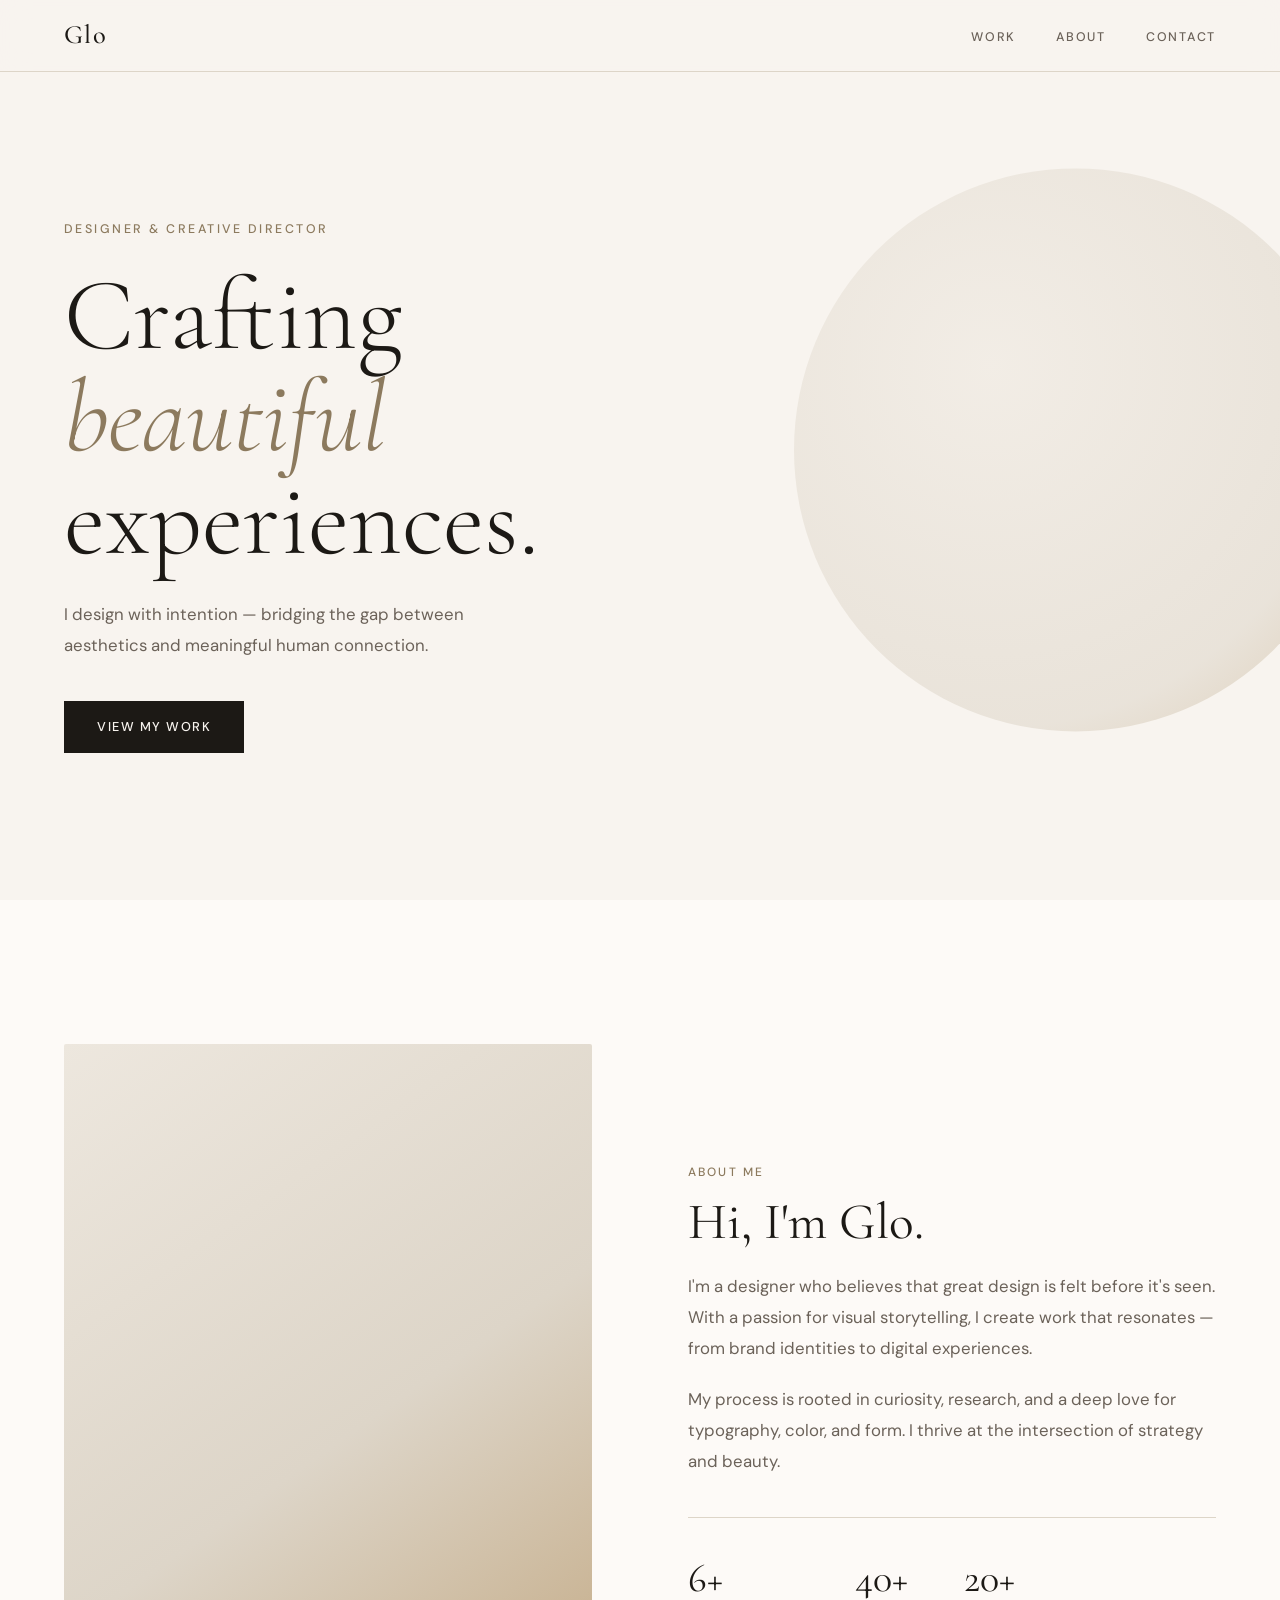
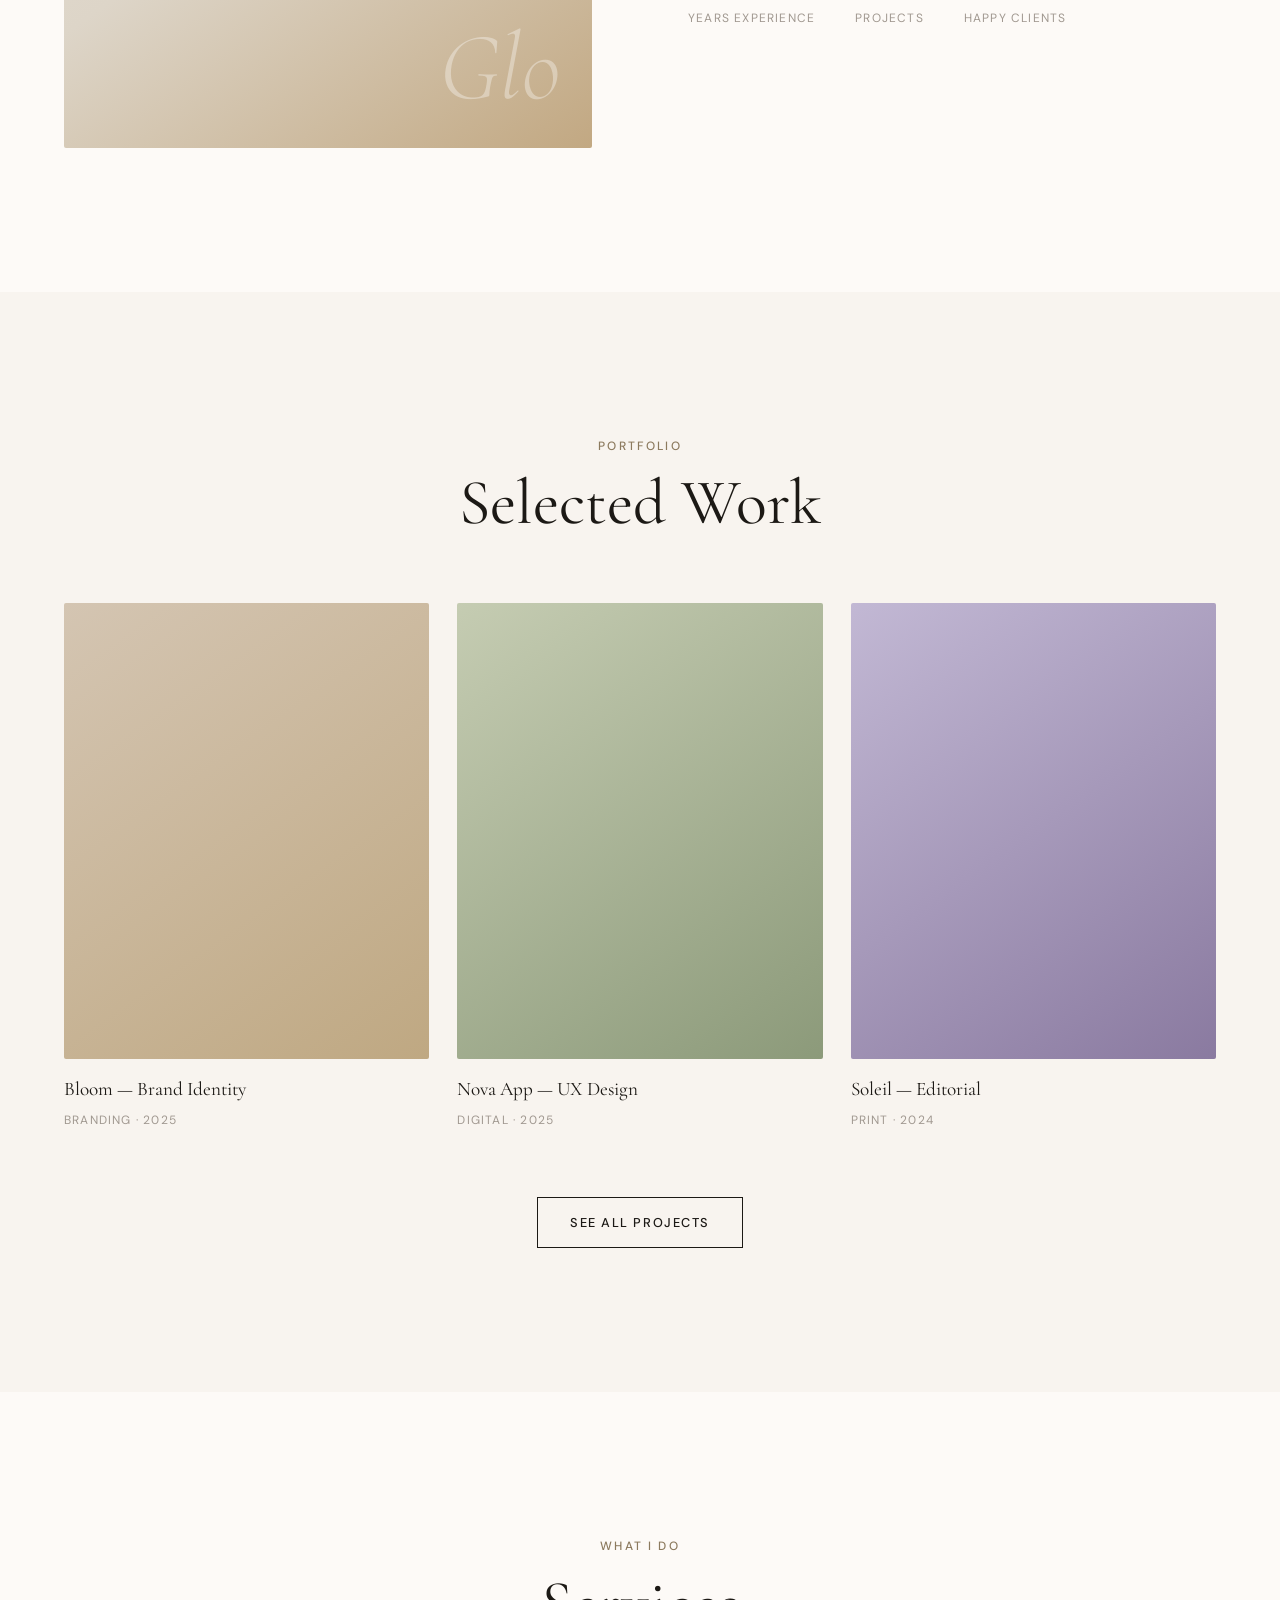
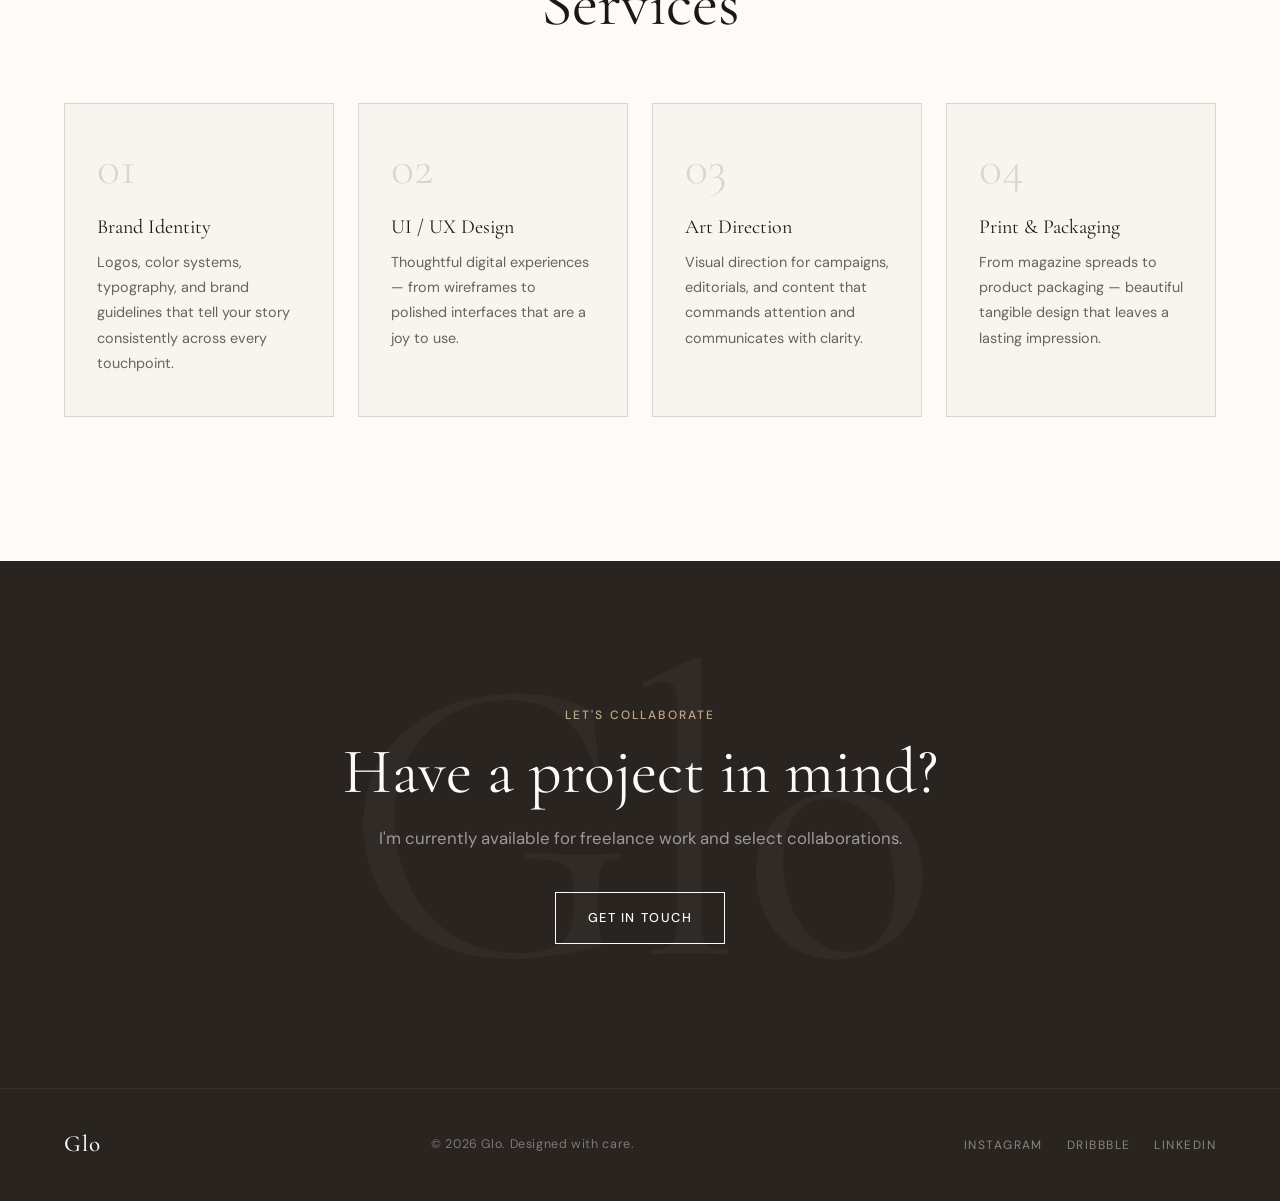
==== index.html @ 7f2146d1 "first commit" ====
<!DOCTYPE html>
<html lang="en">
<head>
  <meta charset="UTF-8" />
  <meta name="viewport" content="width=device-width, initial-scale=1.0" />
  <title>Glo — Designer</title>
  <link rel="preconnect" href="https://fonts.googleapis.com" />
  <link rel="preconnect" href="https://fonts.gstatic.com" crossorigin />
  <link href="https://fonts.googleapis.com/css2?family=Cormorant+Garamond:ital,wght@0,300;0,400;0,500;1,300;1,400;1,500&family=DM+Sans:opsz,wght@9..40,300;9..40,400;9..40,500&display=swap" rel="stylesheet" />
  <link rel="stylesheet" href="css/styles.css" />
</head>
<body>

  <!-- Navigation -->
  <nav class="nav">
    <a href="index.html" class="nav__logo">Glo</a>
    <ul class="nav__links">
      <li><a href="pages/work.html">Work</a></li>
      <li><a href="#about">About</a></li>
      <li><a href="pages/contact.html">Contact</a></li>
    </ul>
  </nav>

  <!-- Hero -->
  <section class="hero">
    <div class="hero__content">
      <span class="hero__eyebrow">Designer &amp; Creative Director</span>
      <h1 class="hero__title">
        Crafting<br />
        <em>beautiful</em><br />
        experiences.
      </h1>
      <p class="hero__subtitle">
        I design with intention — bridging the gap between<br />
        aesthetics and meaningful human connection.
      </p>
      <a href="pages/work.html" class="btn btn--primary">View My Work</a>
    </div>
    <div class="hero__decoration">
      <div class="hero__circle"></div>
    </div>
  </section>

  <!-- About -->
  <section class="about" id="about">
    <div class="about__inner">
      <div class="about__image">
        <div class="about__img-placeholder"></div>
      </div>
      <div class="about__text">
        <span class="label">About Me</span>
        <h2 class="about__heading">Hi, I'm Glo.</h2>
        <p>I'm a designer who believes that great design is felt before it's seen. With a passion for visual storytelling, I create work that resonates — from brand identities to digital experiences.</p>
        <p>My process is rooted in curiosity, research, and a deep love for typography, color, and form. I thrive at the intersection of strategy and beauty.</p>
        <div class="about__stats">
          <div class="stat">
            <span class="stat__num">6+</span>
            <span class="stat__label">Years Experience</span>
          </div>
          <div class="stat">
            <span class="stat__num">40+</span>
            <span class="stat__label">Projects</span>
          </div>
          <div class="stat">
            <span class="stat__num">20+</span>
            <span class="stat__label">Happy Clients</span>
          </div>
        </div>
      </div>
    </div>
  </section>

  <!-- Selected Work -->
  <section class="selected-work">
    <div class="section-header">
      <span class="label">Portfolio</span>
      <h2>Selected Work</h2>
    </div>
    <div class="work-grid">
      <a href="pages/work.html" class="work-card">
        <div class="work-card__img work-card__img--1"></div>
        <div class="work-card__info">
          <h3>Bloom — Brand Identity</h3>
          <span>Branding · 2025</span>
        </div>
      </a>
      <a href="pages/work.html" class="work-card">
        <div class="work-card__img work-card__img--2"></div>
        <div class="work-card__info">
          <h3>Nova App — UX Design</h3>
          <span>Digital · 2025</span>
        </div>
      </a>
      <a href="pages/work.html" class="work-card">
        <div class="work-card__img work-card__img--3"></div>
        <div class="work-card__info">
          <h3>Soleil — Editorial</h3>
          <span>Print · 2024</span>
        </div>
      </a>
    </div>
    <div class="section-footer">
      <a href="pages/work.html" class="btn btn--secondary">See All Projects</a>
    </div>
  </section>

  <!-- Services -->
  <section class="services">
    <div class="section-header">
      <span class="label">What I Do</span>
      <h2>Services</h2>
    </div>
    <div class="services-grid">
      <div class="service-card">
        <div class="service-card__number">01</div>
        <h3>Brand Identity</h3>
        <p>Logos, color systems, typography, and brand guidelines that tell your story consistently across every touchpoint.</p>
      </div>
      <div class="service-card">
        <div class="service-card__number">02</div>
        <h3>UI / UX Design</h3>
        <p>Thoughtful digital experiences — from wireframes to polished interfaces that are a joy to use.</p>
      </div>
      <div class="service-card">
        <div class="service-card__number">03</div>
        <h3>Art Direction</h3>
        <p>Visual direction for campaigns, editorials, and content that commands attention and communicates with clarity.</p>
      </div>
      <div class="service-card">
        <div class="service-card__number">04</div>
        <h3>Print &amp; Packaging</h3>
        <p>From magazine spreads to product packaging — beautiful tangible design that leaves a lasting impression.</p>
      </div>
    </div>
  </section>

  <!-- CTA -->
  <section class="cta">
    <div class="cta__inner">
      <span class="label label--light">Let's Collaborate</span>
      <h2 class="cta__heading">Have a project in mind?</h2>
      <p>I'm currently available for freelance work and select collaborations.</p>
      <a href="pages/contact.html" class="btn btn--light">Get In Touch</a>
    </div>
  </section>

  <!-- Footer -->
  <footer class="footer">
    <div class="footer__inner">
      <span class="footer__logo">Glo</span>
      <p class="footer__copy">&copy; 2026 Glo. Designed with care.</p>
      <div class="footer__links">
        <a href="#">Instagram</a>
        <a href="#">Dribbble</a>
        <a href="#">LinkedIn</a>
      </div>
    </div>
  </footer>

</body>
</html>
---- css/styles.css ----
/* ============================================
   GLO — Personal Website Styles
   ============================================ */

/* --- Variables --- */
:root {
  --cream:       #F8F4EF;
  --warm-white:  #FDFAF7;
  --ink:         #1C1915;
  --ink-mid:     #6B6259;
  --ink-light:   #A09890;
  --gold:        #C2A882;
  --gold-dark:   #8C7A5E;
  --sand:        #EDE7DE;
  --sand-deep:   #DDD5C8;
  --dark:        #2A2420;
  --font-serif:  'Cormorant Garamond', Georgia, serif;
  --font-sans:   'DM Sans', system-ui, -apple-system, sans-serif;
  --max-width:   1200px;
  --nav-height:  72px;
}

/* --- Reset --- */
*, *::before, *::after {
  box-sizing: border-box;
  margin: 0;
  padding: 0;
}

html {
  scroll-behavior: smooth;
  -webkit-font-smoothing: antialiased;
}

body {
  background-color: var(--cream);
  color: var(--ink);
  font-family: var(--font-sans);
  font-size: 16px;
  line-height: 1.7;
}

img { display: block; width: 100%; }
a { text-decoration: none; color: inherit; }
ul { list-style: none; }

/* --- Typography --- */
h1, h2, h3 {
  font-family: var(--font-serif);
  font-weight: 400;
  line-height: 1.1;
}

.label {
  font-size: 0.75rem;
  font-weight: 500;
  letter-spacing: 0.18em;
  text-transform: uppercase;
  color: var(--gold-dark);
  display: block;
  margin-bottom: 0.75rem;
}

.label--light { color: var(--gold); }

/* --- Buttons --- */
.btn {
  display: inline-block;
  padding: 0.875rem 2rem;
  font-family: var(--font-sans);
  font-size: 0.8rem;
  font-weight: 500;
  letter-spacing: 0.12em;
  text-transform: uppercase;
  border: 1.5px solid currentColor;
  cursor: pointer;
  transition: background 0.25s ease, color 0.25s ease, border-color 0.25s ease;
}

.btn--primary {
  background: var(--ink);
  color: var(--cream);
  border-color: var(--ink);
}
.btn--primary:hover {
  background: var(--gold-dark);
  border-color: var(--gold-dark);
}

.btn--secondary {
  background: transparent;
  color: var(--ink);
  border-color: var(--ink);
}
.btn--secondary:hover {
  background: var(--ink);
  color: var(--cream);
}

.btn--light {
  background: transparent;
  color: var(--warm-white);
  border-color: var(--warm-white);
}
.btn--light:hover {
  background: var(--warm-white);
  color: var(--dark);
}

/* ============================================
   NAVIGATION
   ============================================ */
.nav {
  position: fixed;
  top: 0;
  left: 0;
  right: 0;
  z-index: 100;
  height: var(--nav-height);
  display: flex;
  align-items: center;
  justify-content: space-between;
  padding: 0 4rem;
  background: rgba(248, 244, 239, 0.92);
  backdrop-filter: blur(14px);
  -webkit-backdrop-filter: blur(14px);
  border-bottom: 1px solid var(--sand-deep);
}

.nav__logo {
  font-family: var(--font-serif);
  font-size: 1.65rem;
  font-weight: 500;
  letter-spacing: 0.05em;
  color: var(--ink);
  transition: color 0.2s;
}
.nav__logo:hover { color: var(--gold-dark); }

.nav__links {
  display: flex;
  gap: 2.5rem;
  align-items: center;
}

.nav__links a {
  font-size: 0.78rem;
  font-weight: 500;
  letter-spacing: 0.14em;
  text-transform: uppercase;
  color: var(--ink-mid);
  transition: color 0.2s;
  position: relative;
}

.nav__links a::after {
  content: '';
  position: absolute;
  bottom: -4px;
  left: 0;
  width: 0;
  height: 1px;
  background: var(--gold);
  transition: width 0.25s ease;
}

.nav__links a:hover,
.nav__links a.nav__link--active {
  color: var(--ink);
}

.nav__links a:hover::after,
.nav__links a.nav__link--active::after {
  width: 100%;
}

/* ============================================
   HERO
   ============================================ */
.hero {
  min-height: 100vh;
  padding-top: var(--nav-height);
  display: flex;
  align-items: center;
  padding-left: 4rem;
  padding-right: 4rem;
  position: relative;
  overflow: hidden;
}

.hero__content {
  max-width: 680px;
  position: relative;
  z-index: 2;
}

.hero__eyebrow {
  display: block;
  font-size: 0.78rem;
  font-weight: 500;
  letter-spacing: 0.2em;
  text-transform: uppercase;
  color: var(--gold-dark);
  margin-bottom: 1.5rem;
}

.hero__title {
  font-size: clamp(4rem, 8vw, 7.5rem);
  font-weight: 300;
  line-height: 1.0;
  color: var(--ink);
  margin-bottom: 1.75rem;
}

.hero__title em {
  font-style: italic;
  color: var(--gold-dark);
}

.hero__subtitle {
  font-size: 1.05rem;
  color: var(--ink-mid);
  line-height: 1.85;
  margin-bottom: 2.5rem;
  max-width: 460px;
}

.hero__decoration {
  position: absolute;
  right: -6vw;
  top: 50%;
  transform: translateY(-50%);
  z-index: 1;
}

.hero__circle {
  width: clamp(360px, 44vw, 680px);
  height: clamp(360px, 44vw, 680px);
  border-radius: 50%;
  background: radial-gradient(circle at 35% 35%, var(--sand), var(--sand-deep) 70%, var(--gold) 100%);
  opacity: 0.55;
}

/* ============================================
   ABOUT
   ============================================ */
.about {
  padding: 9rem 4rem;
  background: var(--warm-white);
}

.about__inner {
  max-width: var(--max-width);
  margin: 0 auto;
  display: grid;
  grid-template-columns: 1fr 1fr;
  gap: 6rem;
  align-items: center;
}

.about__img-placeholder {
  aspect-ratio: 3 / 4;
  border-radius: 2px;
  background: linear-gradient(145deg, var(--sand) 0%, var(--sand-deep) 55%, #C2A882 100%);
  position: relative;
  overflow: hidden;
}

.about__img-placeholder::after {
  content: 'Glo';
  position: absolute;
  bottom: 2rem;
  right: 2rem;
  font-family: var(--font-serif);
  font-size: 6rem;
  font-weight: 300;
  font-style: italic;
  color: rgba(255, 255, 255, 0.35);
  line-height: 1;
}

.about__heading {
  font-size: clamp(2.5rem, 4vw, 3.5rem);
  margin-bottom: 1.25rem;
}

.about__text p {
  color: var(--ink-mid);
  margin-bottom: 1.25rem;
  font-size: 1.05rem;
  line-height: 1.85;
}

.about__stats {
  display: flex;
  gap: 2.5rem;
  margin-top: 2.5rem;
  padding-top: 2.5rem;
  border-top: 1px solid var(--sand-deep);
}

.stat__num {
  display: block;
  font-family: var(--font-serif);
  font-size: 2.5rem;
  font-weight: 400;
  color: var(--ink);
  line-height: 1;
  margin-bottom: 0.3rem;
}

.stat__label {
  font-size: 0.75rem;
  color: var(--ink-light);
  letter-spacing: 0.1em;
  text-transform: uppercase;
}

/* ============================================
   SELECTED WORK
   ============================================ */
.selected-work {
  padding: 9rem 4rem;
  max-width: calc(var(--max-width) + 8rem);
  margin: 0 auto;
}

.section-header {
  text-align: center;
  margin-bottom: 4rem;
}

.section-header h2 {
  font-size: clamp(2.5rem, 5vw, 4rem);
}

.section-footer {
  text-align: center;
  margin-top: 3.5rem;
}

.work-grid {
  display: grid;
  grid-template-columns: repeat(3, 1fr);
  gap: 1.75rem;
}

.work-card {
  display: block;
  overflow: hidden;
  cursor: pointer;
}

.work-card__img {
  aspect-ratio: 4 / 5;
  border-radius: 2px;
  overflow: hidden;
  position: relative;
  transition: transform 0.55s ease;
}

.work-card:hover .work-card__img {
  transform: scale(1.03);
}

.work-card__img::before {
  content: '';
  position: absolute;
  inset: 0;
  background: rgba(28, 25, 21, 0);
  transition: background 0.4s ease;
  z-index: 1;
}

.work-card:hover .work-card__img::before {
  background: rgba(28, 25, 21, 0.18);
}

.work-card__img--1 { background: linear-gradient(145deg, #D4C5B2 0%, #BFA882 100%); }
.work-card__img--2 { background: linear-gradient(145deg, #C5CCB2 0%, #8C9A7A 100%); }
.work-card__img--3 { background: linear-gradient(145deg, #C2B8D4 0%, #8A7AA0 100%); }

.work-card__info {
  padding: 1.25rem 0 0.5rem;
}

.work-card__info h3 {
  font-size: 1.2rem;
  font-weight: 400;
  color: var(--ink);
  margin-bottom: 0.3rem;
}

.work-card__info span {
  font-size: 0.75rem;
  color: var(--ink-light);
  letter-spacing: 0.1em;
  text-transform: uppercase;
}

/* ============================================
   SERVICES
   ============================================ */
.services {
  padding: 9rem 4rem;
  background: var(--warm-white);
}

.services-grid {
  max-width: var(--max-width);
  margin: 0 auto;
  display: grid;
  grid-template-columns: repeat(4, 1fr);
  gap: 1.5rem;
}

.service-card {
  padding: 2.5rem 2rem;
  border: 1px solid var(--sand-deep);
  background: var(--cream);
  transition: border-color 0.3s ease, transform 0.3s ease;
}

.service-card:hover {
  border-color: var(--gold);
  transform: translateY(-5px);
}

.service-card__number {
  font-family: var(--font-serif);
  font-size: 3rem;
  font-weight: 300;
  color: var(--sand-deep);
  line-height: 1;
  margin-bottom: 1.5rem;
}

.service-card h3 {
  font-size: 1.25rem;
  margin-bottom: 0.75rem;
}

.service-card p {
  font-size: 0.9rem;
  color: var(--ink-mid);
  line-height: 1.75;
}

/* ============================================
   CTA
   ============================================ */
.cta {
  padding: 9rem 4rem;
  background: var(--dark);
  text-align: center;
  position: relative;
  overflow: hidden;
}

.cta::before {
  content: 'Glo';
  position: absolute;
  font-family: var(--font-serif);
  font-size: 32vw;
  font-weight: 400;
  color: rgba(255, 255, 255, 0.03);
  top: 50%;
  left: 50%;
  transform: translate(-50%, -50%);
  pointer-events: none;
  white-space: nowrap;
  line-height: 1;
}

.cta__inner { position: relative; z-index: 2; }

.cta__heading {
  font-size: clamp(2.5rem, 5vw, 4.5rem);
  color: var(--warm-white);
  margin-bottom: 1rem;
}

.cta p {
  color: rgba(253, 250, 247, 0.55);
  font-size: 1.05rem;
  margin-bottom: 2.5rem;
}

/* ============================================
   FOOTER
   ============================================ */
.footer {
  padding: 2.25rem 4rem;
  background: var(--dark);
  border-top: 1px solid rgba(255, 255, 255, 0.06);
}

.footer__inner {
  max-width: var(--max-width);
  margin: 0 auto;
  display: flex;
  align-items: center;
  justify-content: space-between;
}

.footer__logo {
  font-family: var(--font-serif);
  font-size: 1.45rem;
  font-weight: 500;
  color: var(--warm-white);
  letter-spacing: 0.05em;
}

.footer__copy {
  font-size: 0.78rem;
  color: rgba(253, 250, 247, 0.4);
  letter-spacing: 0.05em;
}

.footer__links {
  display: flex;
  gap: 1.5rem;
}

.footer__links a {
  font-size: 0.75rem;
  letter-spacing: 0.12em;
  text-transform: uppercase;
  color: rgba(253, 250, 247, 0.45);
  transition: color 0.2s;
}

.footer__links a:hover { color: var(--warm-white); }

/* ============================================
   WORK PAGE
   ============================================ */
.page-hero {
  padding: calc(var(--nav-height) + 5rem) 4rem 4rem;
}

.page-hero__eyebrow {
  font-size: 0.75rem;
  font-weight: 500;
  letter-spacing: 0.18em;
  text-transform: uppercase;
  color: var(--gold-dark);
  display: block;
  margin-bottom: 1rem;
}

.page-hero__title {
  font-size: clamp(3rem, 6vw, 5.5rem);
  font-weight: 300;
  color: var(--ink);
  line-height: 1.05;
}

.page-hero__title em {
  font-style: italic;
  color: var(--gold-dark);
}

.project-grid {
  padding: 1rem 4rem 9rem;
  max-width: calc(var(--max-width) + 8rem);
  margin: 0 auto;
  display: grid;
  grid-template-columns: repeat(2, 1fr);
  gap: 3rem 2.5rem;
}

.project-card {
  display: block;
  overflow: hidden;
  cursor: pointer;
}

.project-card__img {
  aspect-ratio: 16 / 10;
  border-radius: 2px;
  position: relative;
  overflow: hidden;
  transition: transform 0.55s ease;
}

.project-card:hover .project-card__img {
  transform: scale(1.03);
}

.project-card__img::before {
  content: '';
  position: absolute;
  inset: 0;
  background: rgba(28, 25, 21, 0);
  transition: background 0.4s ease;
  z-index: 1;
}

.project-card:hover .project-card__img::before {
  background: rgba(28, 25, 21, 0.15);
}

.project-card__img--1 { background: linear-gradient(135deg, #D4C5B2, #BFA882); }
.project-card__img--2 { background: linear-gradient(135deg, #C5CCB2, #8C9A7A); }
.project-card__img--3 { background: linear-gradient(135deg, #C2B8D4, #8A7AA0); }
.project-card__img--4 { background: linear-gradient(135deg, #B8D0D4, #6A8FA0); }
.project-card__img--5 { background: linear-gradient(135deg, #D4B8B8, #A07070); }
.project-card__img--6 { background: linear-gradient(135deg, #D4D0B8, #A09A6A); }

.project-card__meta {
  padding: 1.25rem 0 0.5rem;
  display: flex;
  justify-content: space-between;
  align-items: flex-start;
  gap: 1rem;
}

.project-card__title {
  font-family: var(--font-serif);
  font-size: 1.3rem;
  font-weight: 400;
  color: var(--ink);
}

.project-card__cat {
  font-size: 0.72rem;
  letter-spacing: 0.12em;
  text-transform: uppercase;
  color: var(--gold-dark);
  white-space: nowrap;
  margin-top: 0.35rem;
}

/* ============================================
   CONTACT PAGE
   ============================================ */
.contact-layout {
  display: grid;
  grid-template-columns: 1fr 1fr;
  gap: 6rem;
  padding: 1rem 4rem 9rem;
  max-width: calc(var(--max-width) + 8rem);
  margin: 0 auto;
  align-items: start;
}

.contact-info h2 {
  font-size: clamp(2rem, 3.5vw, 3rem);
  margin-bottom: 1.5rem;
}

.contact-info p {
  color: var(--ink-mid);
  font-size: 1.05rem;
  margin-bottom: 1.25rem;
  line-height: 1.85;
}

.contact-details {
  display: flex;
  flex-direction: column;
  gap: 1.5rem;
  margin-top: 2.5rem;
  padding-top: 2.5rem;
  border-top: 1px solid var(--sand-deep);
}

.contact-detail__label {
  font-size: 0.7rem;
  letter-spacing: 0.16em;
  text-transform: uppercase;
  color: var(--ink-light);
  display: block;
  margin-bottom: 0.25rem;
}

.contact-detail__value {
  font-size: 1rem;
  color: var(--ink);
}

.contact-detail__value a {
  color: var(--gold-dark);
  transition: color 0.2s;
}
.contact-detail__value a:hover { color: var(--ink); }

.social-links {
  display: flex;
  gap: 1.25rem;
  flex-wrap: wrap;
}

/* Form */
.contact-form {
  display: flex;
  flex-direction: column;
  gap: 1.5rem;
}

.form-group {
  display: flex;
  flex-direction: column;
  gap: 0.5rem;
}

.form-group label {
  font-size: 0.72rem;
  font-weight: 500;
  letter-spacing: 0.14em;
  text-transform: uppercase;
  color: var(--ink-mid);
}

.form-group input,
.form-group textarea,
.form-group select {
  background: var(--warm-white);
  border: 1px solid var(--sand-deep);
  border-radius: 0;
  padding: 0.875rem 1rem;
  font-family: var(--font-sans);
  font-size: 0.95rem;
  color: var(--ink);
  outline: none;
  width: 100%;
  transition: border-color 0.2s;
  -webkit-appearance: none;
  appearance: none;
}

.form-group input:focus,
.form-group textarea:focus,
.form-group select:focus {
  border-color: var(--gold);
}

.form-group input::placeholder,
.form-group textarea::placeholder {
  color: var(--ink-light);
}

.form-group textarea {
  height: 160px;
  resize: vertical;
}

.form-row {
  display: grid;
  grid-template-columns: 1fr 1fr;
  gap: 1rem;
}
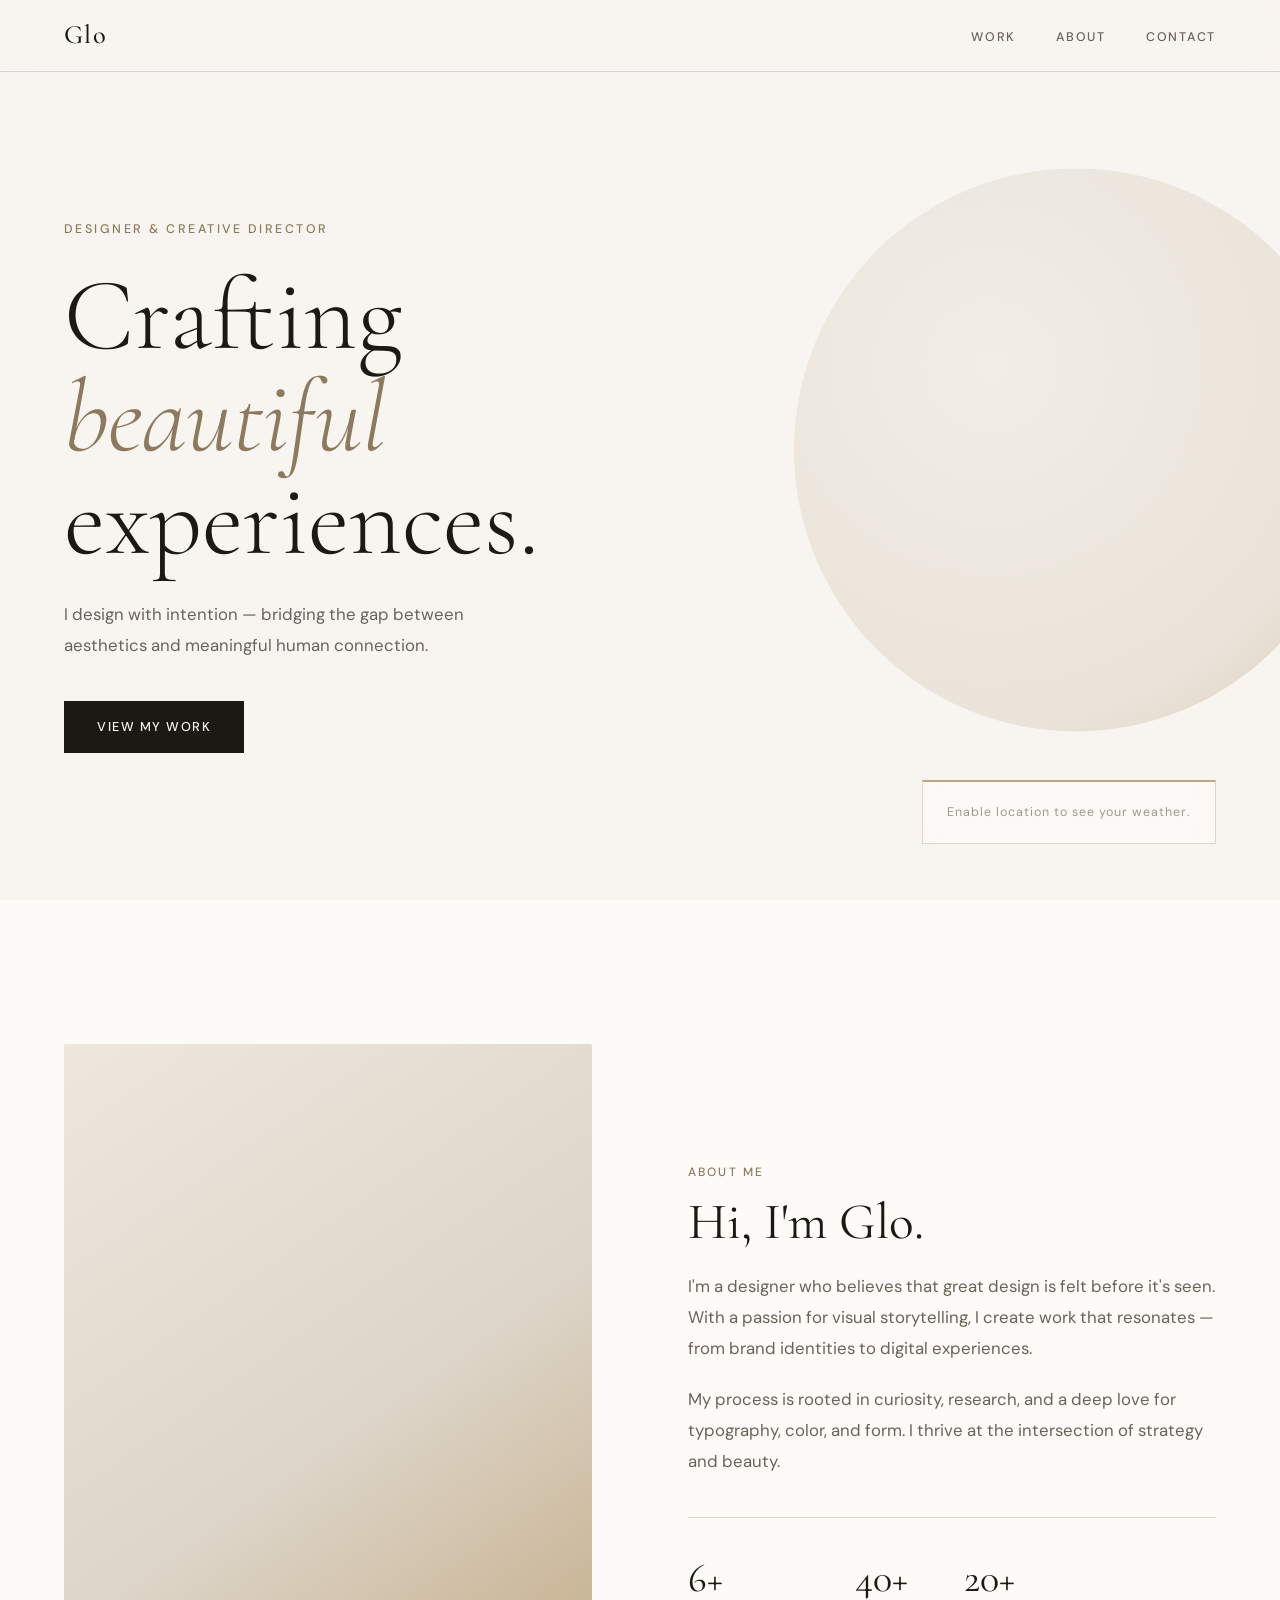
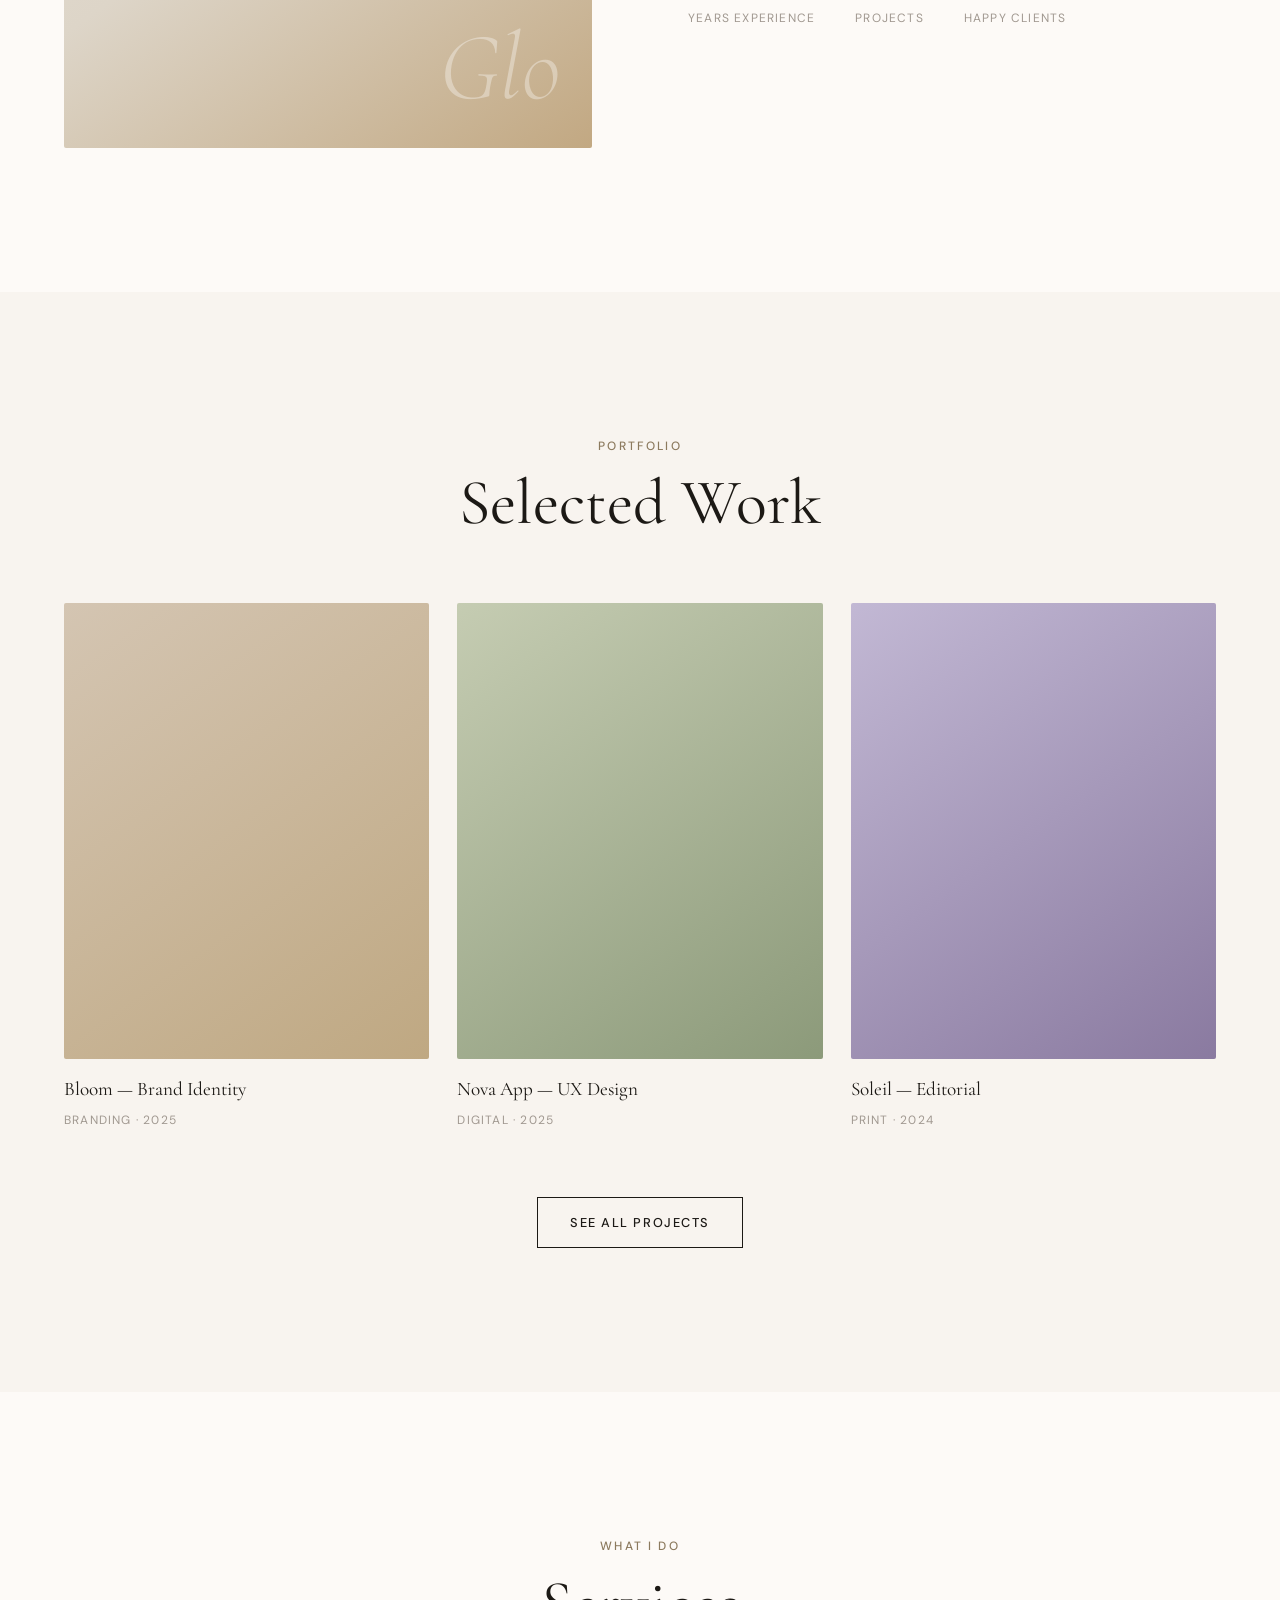
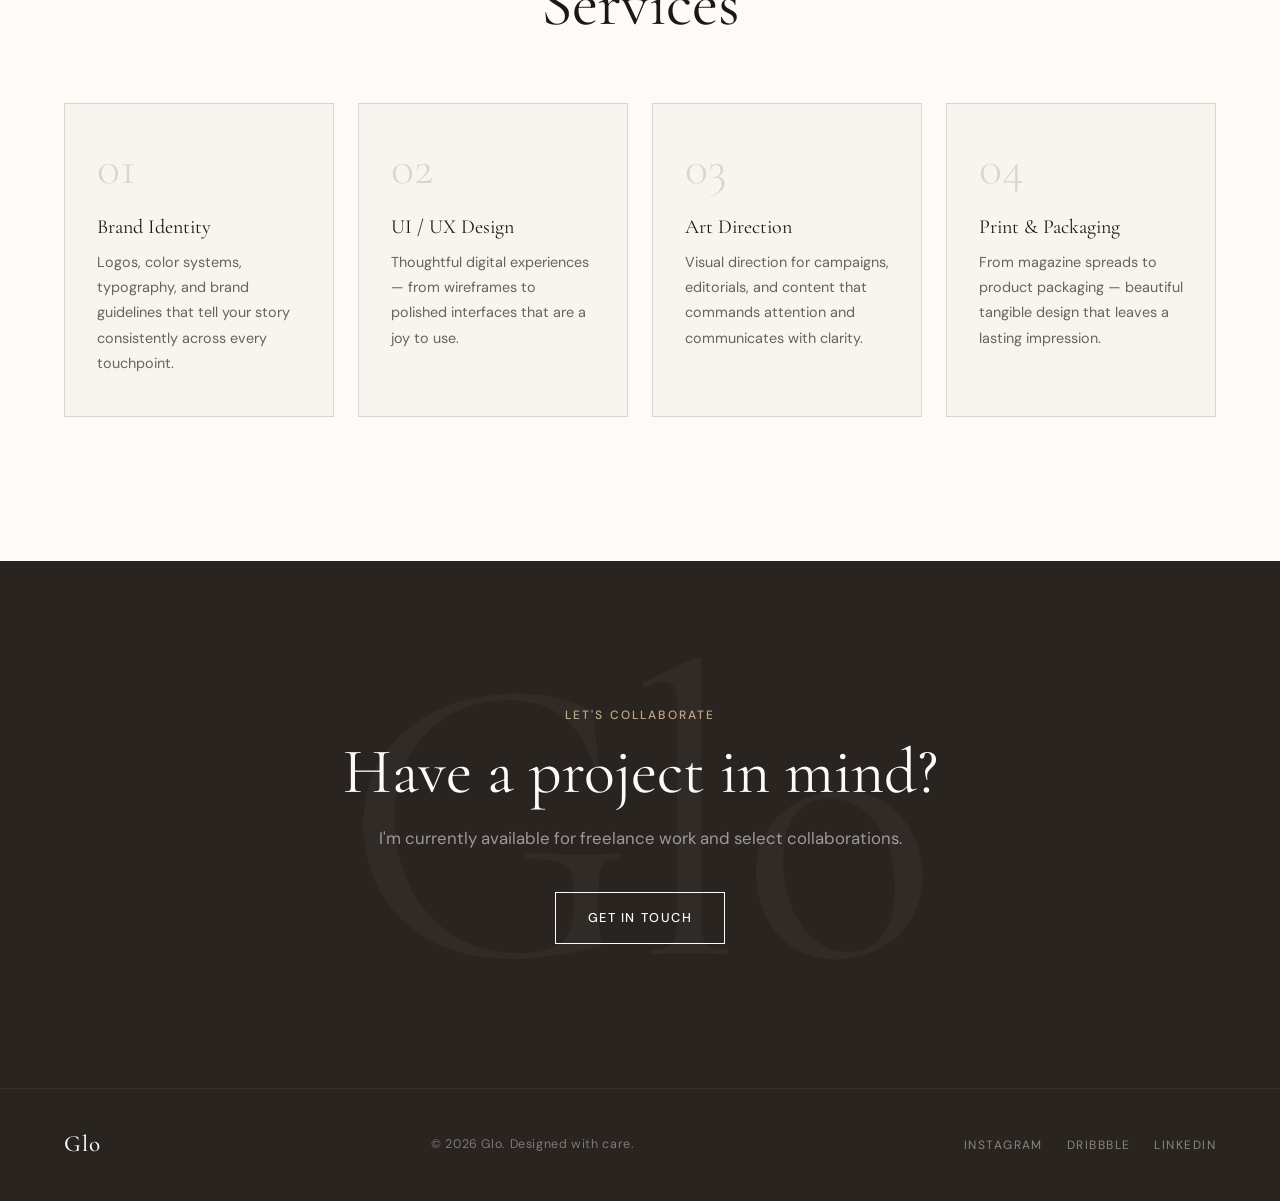
==== commit 8a4d943e: "Add weather widget with geolocation and styling" ====
--- a/index.html
+++ b/index.html
@@ -8,6 +8,73 @@
   <link rel="preconnect" href="https://fonts.gstatic.com" crossorigin />
   <link href="https://fonts.googleapis.com/css2?family=Cormorant+Garamond:ital,wght@0,300;0,400;0,500;1,300;1,400;1,500&family=DM+Sans:opsz,wght@9..40,300;9..40,400;9..40,500&display=swap" rel="stylesheet" />
   <link rel="stylesheet" href="css/styles.css" />
+  <style>
+    /* ── Weather Widget ── */
+    .weather-widget {
+      position: absolute;
+      bottom: 3.5rem;
+      right: 4rem;
+      z-index: 5;
+      background: rgba(253, 250, 247, 0.84);
+      backdrop-filter: blur(20px);
+      -webkit-backdrop-filter: blur(20px);
+      border: 1px solid #DDD5C8;
+      border-top: 2.5px solid #C2A882;
+      padding: 1.25rem 1.5rem;
+      min-width: 205px;
+    }
+    .weather-widget__status {
+      font-size: 0.78rem;
+      color: #A09890;
+      letter-spacing: 0.08em;
+      margin: 0;
+    }
+    .weather-widget__body {
+      flex-direction: column;
+      gap: 0.5rem;
+    }
+    .weather-widget__primary {
+      display: flex;
+      align-items: baseline;
+      gap: 0.5rem;
+    }
+    .weather-widget__emoji {
+      font-size: 1.85rem;
+      line-height: 1;
+    }
+    .weather-widget__temp {
+      font-family: 'Cormorant Garamond', Georgia, serif;
+      font-size: 2.6rem;
+      font-weight: 300;
+      color: #1C1915;
+      line-height: 1;
+    }
+    .weather-widget__secondary {
+      display: flex;
+      flex-direction: column;
+      gap: 0.2rem;
+      margin-top: 0.2rem;
+    }
+    .weather-widget__desc {
+      font-size: 0.68rem;
+      font-weight: 500;
+      letter-spacing: 0.16em;
+      text-transform: uppercase;
+      color: #8C7A5E;
+    }
+    .weather-widget__loc {
+      font-size: 0.78rem;
+      color: #6B6259;
+    }
+    @media (max-width: 900px) {
+      .weather-widget {
+        bottom: 1.5rem;
+        right: 1.5rem;
+        min-width: 175px;
+        padding: 1rem 1.25rem;
+      }
+    }
+  </style>
 </head>
 <body>
 
@@ -39,6 +106,22 @@
     <div class="hero__decoration">
       <div class="hero__circle"></div>
     </div>
+
+    <!-- Weather Widget -->
+    <div class="weather-widget" id="weatherWidget">
+      <p class="weather-widget__status" id="wStatus">Locating…</p>
+      <div class="weather-widget__body" id="wBody" style="display:none">
+        <div class="weather-widget__primary">
+          <span class="weather-widget__emoji" id="wEmoji"></span>
+          <span class="weather-widget__temp" id="wTemp"></span>
+        </div>
+        <div class="weather-widget__secondary">
+          <span class="weather-widget__desc" id="wDesc"></span>
+          <span class="weather-widget__loc" id="wLoc"></span>
+        </div>
+      </div>
+    </div>
+
   </section>
 
   <!-- About -->
@@ -157,5 +240,77 @@
     </div>
   </footer>
 
+  <script>
+    (function () {
+      var statusEl = document.getElementById('wStatus');
+      var bodyEl   = document.getElementById('wBody');
+      var emojiEl  = document.getElementById('wEmoji');
+      var tempEl   = document.getElementById('wTemp');
+      var descEl   = document.getElementById('wDesc');
+      var locEl    = document.getElementById('wLoc');
+
+      function codeToInfo(c) {
+        if (c === 0)              return { emoji: '☀️',  desc: 'Clear Sky' };
+        if (c === 1)              return { emoji: '🌤️', desc: 'Mainly Clear' };
+        if (c === 2)              return { emoji: '⛅',  desc: 'Partly Cloudy' };
+        if (c === 3)              return { emoji: '☁️',  desc: 'Overcast' };
+        if (c === 45 || c === 48) return { emoji: '🌫️', desc: 'Foggy' };
+        if (c >= 51 && c <= 55)  return { emoji: '🌦️', desc: 'Drizzle' };
+        if (c >= 56 && c <= 57)  return { emoji: '🌧️', desc: 'Freezing Drizzle' };
+        if (c >= 61 && c <= 65)  return { emoji: '🌧️', desc: 'Rain' };
+        if (c >= 66 && c <= 67)  return { emoji: '🌧️', desc: 'Freezing Rain' };
+        if (c >= 71 && c <= 75)  return { emoji: '🌨️', desc: 'Snow' };
+        if (c === 77)             return { emoji: '❄️',  desc: 'Snow Grains' };
+        if (c >= 80 && c <= 82)  return { emoji: '🌦️', desc: 'Rain Showers' };
+        if (c >= 85 && c <= 86)  return { emoji: '🌨️', desc: 'Snow Showers' };
+        if (c === 95)             return { emoji: '⛈️', desc: 'Thunderstorm' };
+        if (c >= 96)              return { emoji: '⛈️', desc: 'Thunderstorm & Hail' };
+        return { emoji: '🌡️', desc: 'Unknown' };
+      }
+
+      if (!navigator.geolocation) {
+        statusEl.textContent = 'Location not supported';
+        return;
+      }
+
+      navigator.geolocation.getCurrentPosition(
+        function (pos) {
+          var lat = pos.coords.latitude;
+          var lon = pos.coords.longitude;
+          var weatherUrl = 'https://api.open-meteo.com/v1/forecast?latitude=' + lat
+            + '&longitude=' + lon
+            + '&current_weather=true&temperature_unit=fahrenheit';
+          var geoUrl = 'https://api.bigdatacloud.net/data/reverse-geocode-client?latitude=' + lat
+            + '&longitude=' + lon
+            + '&localityLanguage=en';
+
+          Promise.all([fetch(weatherUrl), fetch(geoUrl)])
+            .then(function (rs) {
+              return Promise.all([rs[0].json(), rs[1].json()]);
+            })
+            .then(function (data) {
+              var cw   = data[0].current_weather;
+              var geo  = data[1];
+              var info = codeToInfo(cw.weathercode);
+              var city = geo.city || geo.locality || geo.principalSubdivision || 'Your Location';
+
+              emojiEl.textContent = info.emoji;
+              tempEl.textContent  = Math.round(cw.temperature) + '°F';
+              descEl.textContent  = info.desc;
+              locEl.textContent   = city;
+
+              statusEl.style.display = 'none';
+              bodyEl.style.display   = 'flex';
+            })
+            .catch(function () {
+              statusEl.textContent = 'Weather unavailable';
+            });
+        },
+        function () {
+          statusEl.textContent = 'Enable location to see your weather.';
+        }
+      );
+    }());
+  </script>
 </body>
 </html>
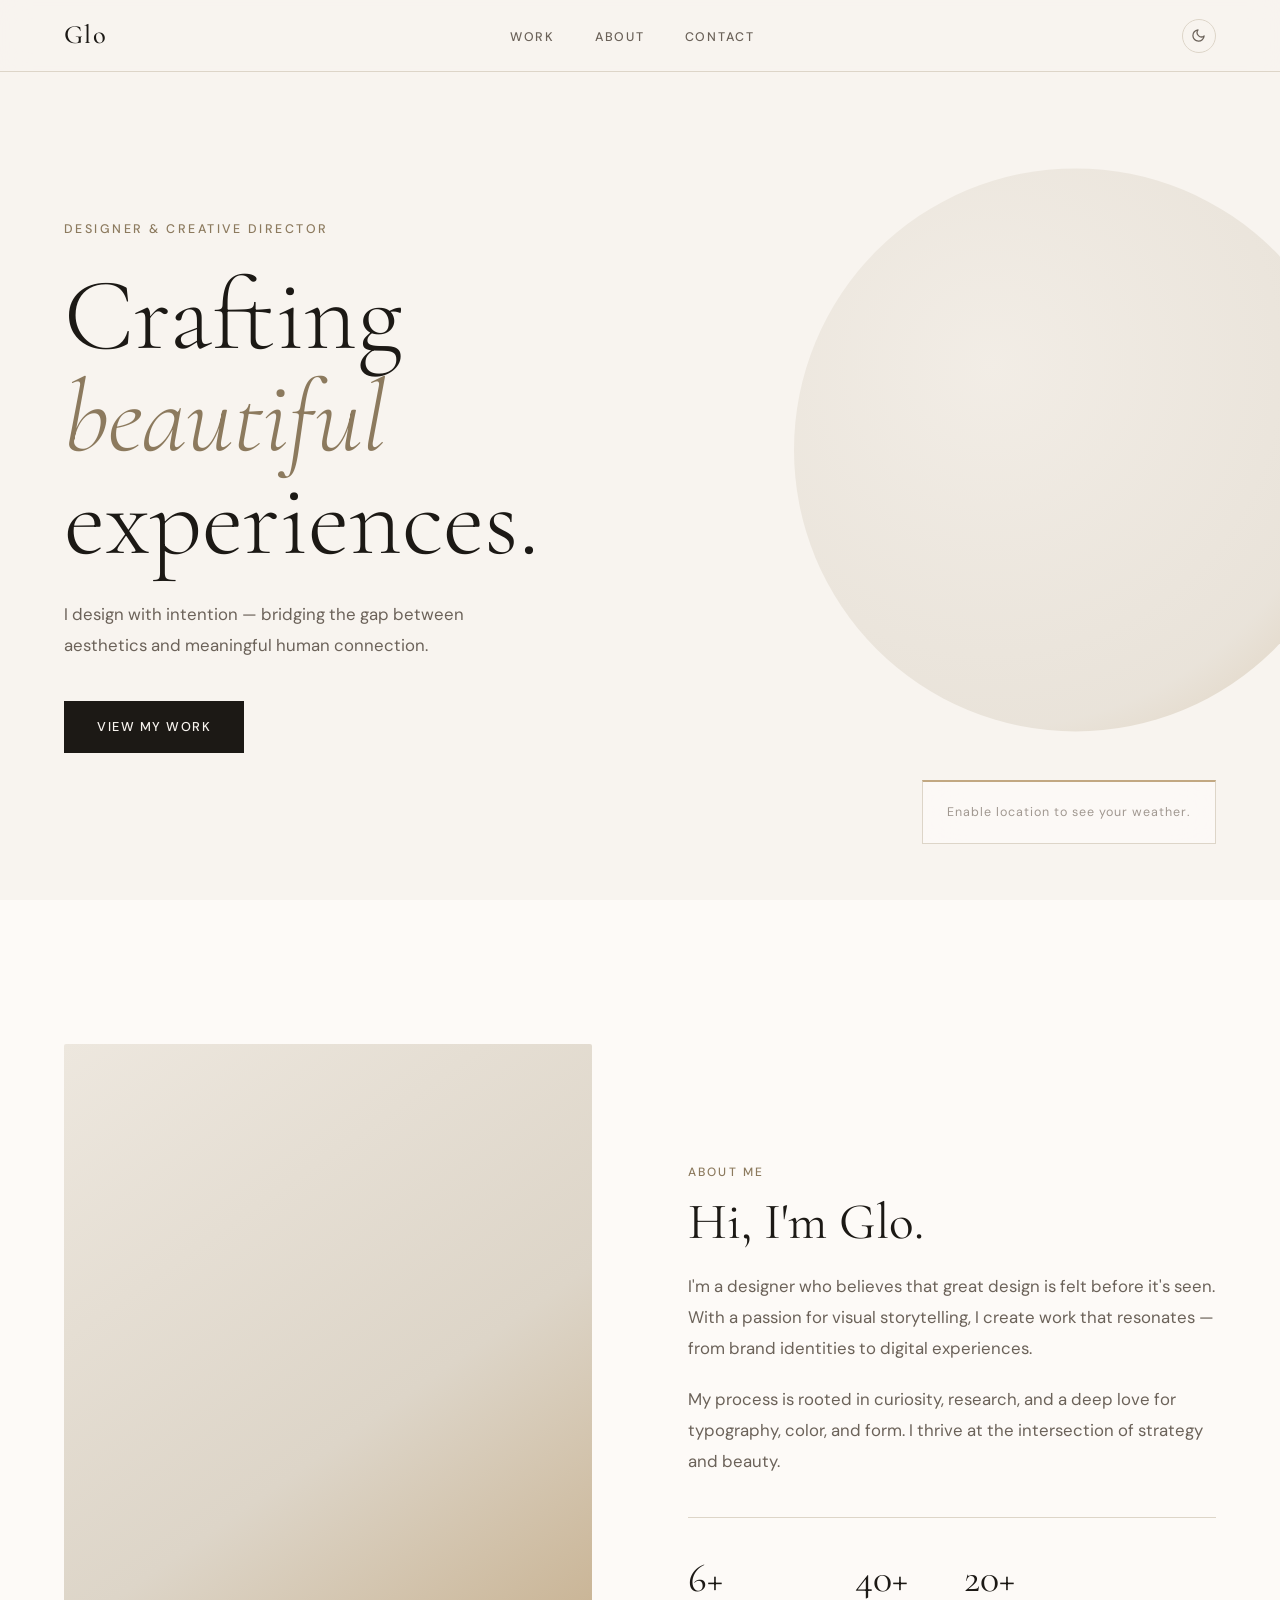
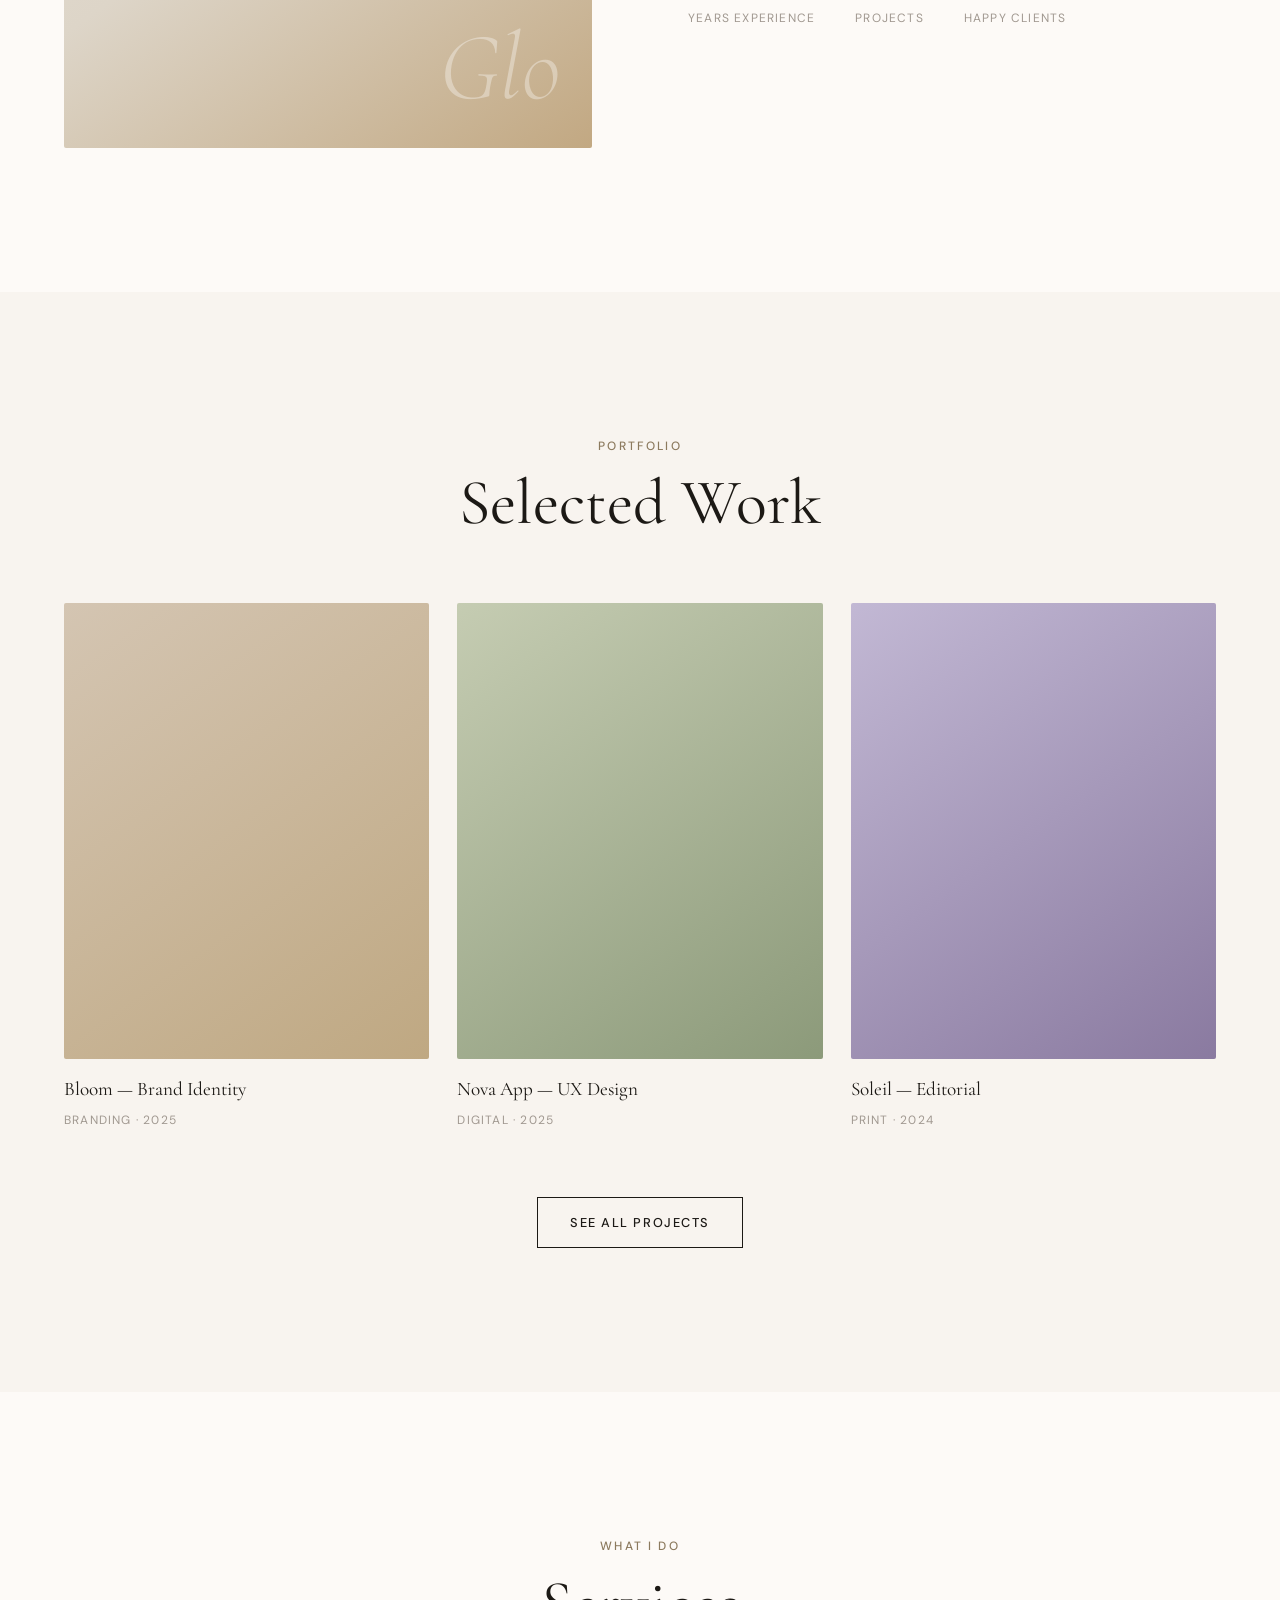
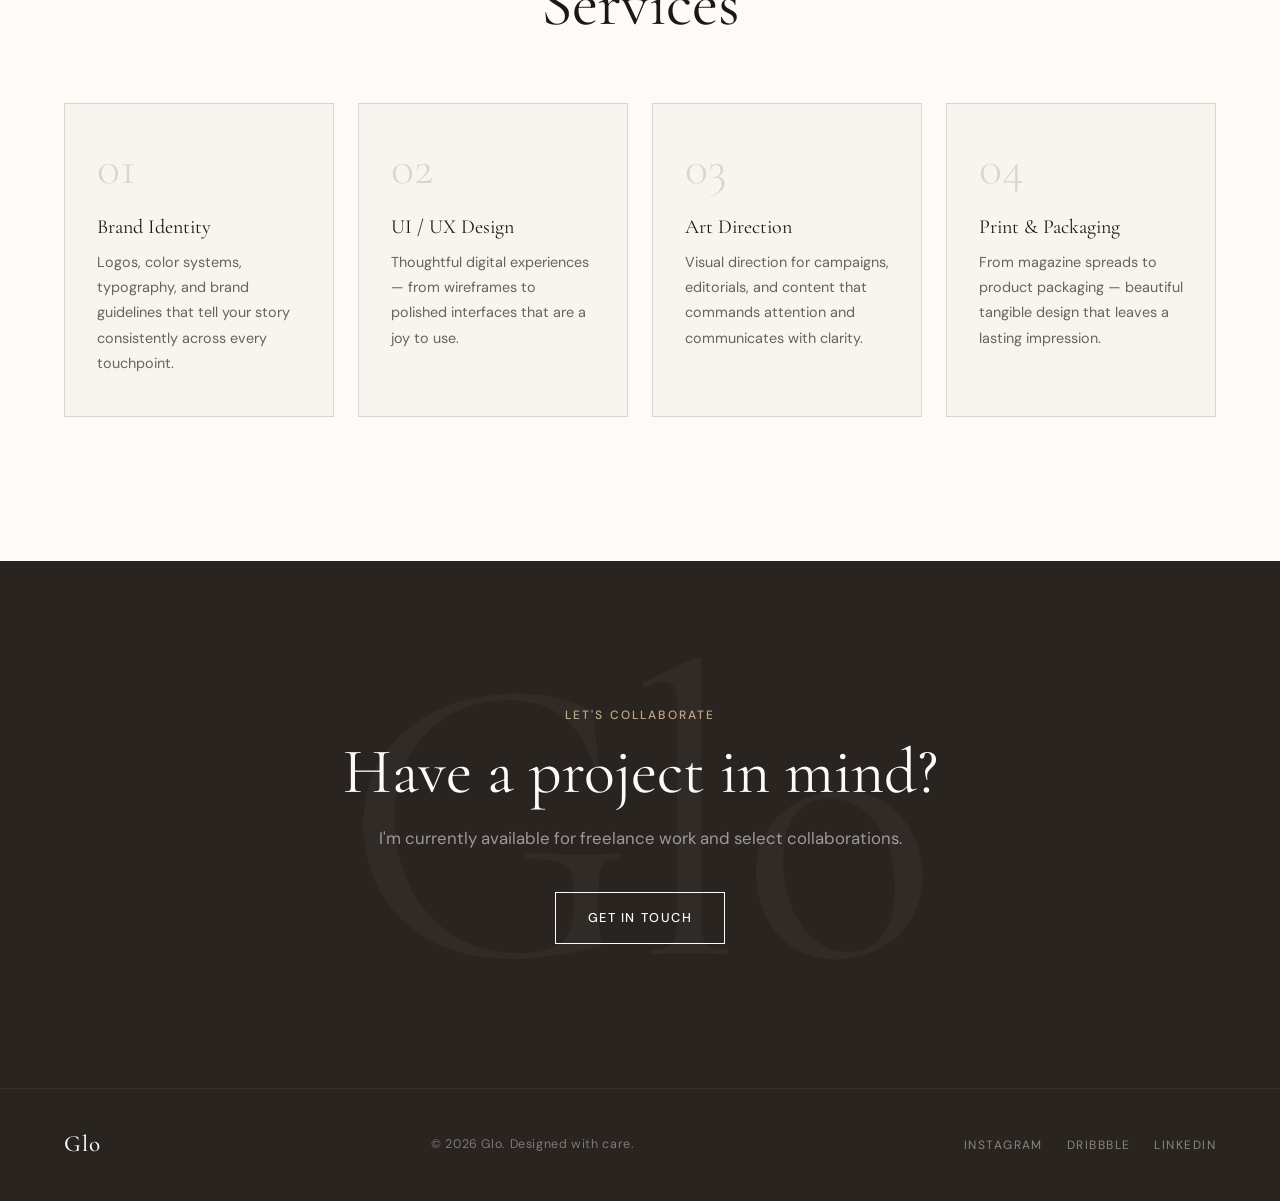
==== commit 7c1bf607: "Add theme toggle functionality and dark mode styles" ====
--- a/index.html
+++ b/index.html
@@ -8,73 +8,15 @@
   <link rel="preconnect" href="https://fonts.gstatic.com" crossorigin />
   <link href="https://fonts.googleapis.com/css2?family=Cormorant+Garamond:ital,wght@0,300;0,400;0,500;1,300;1,400;1,500&family=DM+Sans:opsz,wght@9..40,300;9..40,400;9..40,500&display=swap" rel="stylesheet" />
   <link rel="stylesheet" href="css/styles.css" />
-  <style>
-    /* ── Weather Widget ── */
-    .weather-widget {
-      position: absolute;
-      bottom: 3.5rem;
-      right: 4rem;
-      z-index: 5;
-      background: rgba(253, 250, 247, 0.84);
-      backdrop-filter: blur(20px);
-      -webkit-backdrop-filter: blur(20px);
-      border: 1px solid #DDD5C8;
-      border-top: 2.5px solid #C2A882;
-      padding: 1.25rem 1.5rem;
-      min-width: 205px;
-    }
-    .weather-widget__status {
-      font-size: 0.78rem;
-      color: #A09890;
-      letter-spacing: 0.08em;
-      margin: 0;
-    }
-    .weather-widget__body {
-      flex-direction: column;
-      gap: 0.5rem;
-    }
-    .weather-widget__primary {
-      display: flex;
-      align-items: baseline;
-      gap: 0.5rem;
-    }
-    .weather-widget__emoji {
-      font-size: 1.85rem;
-      line-height: 1;
-    }
-    .weather-widget__temp {
-      font-family: 'Cormorant Garamond', Georgia, serif;
-      font-size: 2.6rem;
-      font-weight: 300;
-      color: #1C1915;
-      line-height: 1;
-    }
-    .weather-widget__secondary {
-      display: flex;
-      flex-direction: column;
-      gap: 0.2rem;
-      margin-top: 0.2rem;
-    }
-    .weather-widget__desc {
-      font-size: 0.68rem;
-      font-weight: 500;
-      letter-spacing: 0.16em;
-      text-transform: uppercase;
-      color: #8C7A5E;
-    }
-    .weather-widget__loc {
-      font-size: 0.78rem;
-      color: #6B6259;
-    }
-    @media (max-width: 900px) {
-      .weather-widget {
-        bottom: 1.5rem;
-        right: 1.5rem;
-        min-width: 175px;
-        padding: 1rem 1.25rem;
+  <script>
+    (function () {
+      var t = localStorage.getItem('theme');
+      if (t) { document.documentElement.setAttribute('data-theme', t); }
+      else if (window.matchMedia('(prefers-color-scheme: dark)').matches) {
+        document.documentElement.setAttribute('data-theme', 'dark');
       }
-    }
-  </style>
+    }());
+  </script>
 </head>
 <body>
 
@@ -86,6 +28,10 @@
       <li><a href="#about">About</a></li>
       <li><a href="pages/contact.html">Contact</a></li>
     </ul>
+    <button class="theme-toggle" id="themeToggle" aria-label="Toggle dark mode">
+      <svg class="theme-toggle__moon" xmlns="http://www.w3.org/2000/svg" width="15" height="15" viewBox="0 0 24 24" fill="none" stroke="currentColor" stroke-width="2" stroke-linecap="round" stroke-linejoin="round" aria-hidden="true"><path d="M21 12.79A9 9 0 1 1 11.21 3 7 7 0 0 0 21 12.79z"/></svg>
+      <svg class="theme-toggle__sun" xmlns="http://www.w3.org/2000/svg" width="15" height="15" viewBox="0 0 24 24" fill="none" stroke="currentColor" stroke-width="2" stroke-linecap="round" stroke-linejoin="round" aria-hidden="true"><circle cx="12" cy="12" r="5"/><line x1="12" y1="1" x2="12" y2="3"/><line x1="12" y1="21" x2="12" y2="23"/><line x1="4.22" y1="4.22" x2="5.64" y2="5.64"/><line x1="18.36" y1="18.36" x2="19.78" y2="19.78"/><line x1="1" y1="12" x2="3" y2="12"/><line x1="21" y1="12" x2="23" y2="12"/><line x1="4.22" y1="19.78" x2="5.64" y2="18.36"/><line x1="18.36" y1="5.64" x2="19.78" y2="4.22"/></svg>
+    </button>
   </nav>
 
   <!-- Hero -->
@@ -240,77 +186,6 @@
     </div>
   </footer>
 
-  <script>
-    (function () {
-      var statusEl = document.getElementById('wStatus');
-      var bodyEl   = document.getElementById('wBody');
-      var emojiEl  = document.getElementById('wEmoji');
-      var tempEl   = document.getElementById('wTemp');
-      var descEl   = document.getElementById('wDesc');
-      var locEl    = document.getElementById('wLoc');
-
-      function codeToInfo(c) {
-        if (c === 0)              return { emoji: '☀️',  desc: 'Clear Sky' };
-        if (c === 1)              return { emoji: '🌤️', desc: 'Mainly Clear' };
-        if (c === 2)              return { emoji: '⛅',  desc: 'Partly Cloudy' };
-        if (c === 3)              return { emoji: '☁️',  desc: 'Overcast' };
-        if (c === 45 || c === 48) return { emoji: '🌫️', desc: 'Foggy' };
-        if (c >= 51 && c <= 55)  return { emoji: '🌦️', desc: 'Drizzle' };
-        if (c >= 56 && c <= 57)  return { emoji: '🌧️', desc: 'Freezing Drizzle' };
-        if (c >= 61 && c <= 65)  return { emoji: '🌧️', desc: 'Rain' };
-        if (c >= 66 && c <= 67)  return { emoji: '🌧️', desc: 'Freezing Rain' };
-        if (c >= 71 && c <= 75)  return { emoji: '🌨️', desc: 'Snow' };
-        if (c === 77)             return { emoji: '❄️',  desc: 'Snow Grains' };
-        if (c >= 80 && c <= 82)  return { emoji: '🌦️', desc: 'Rain Showers' };
-        if (c >= 85 && c <= 86)  return { emoji: '🌨️', desc: 'Snow Showers' };
-        if (c === 95)             return { emoji: '⛈️', desc: 'Thunderstorm' };
-        if (c >= 96)              return { emoji: '⛈️', desc: 'Thunderstorm & Hail' };
-        return { emoji: '🌡️', desc: 'Unknown' };
-      }
-
-      if (!navigator.geolocation) {
-        statusEl.textContent = 'Location not supported';
-        return;
-      }
-
-      navigator.geolocation.getCurrentPosition(
-        function (pos) {
-          var lat = pos.coords.latitude;
-          var lon = pos.coords.longitude;
-          var weatherUrl = 'https://api.open-meteo.com/v1/forecast?latitude=' + lat
-            + '&longitude=' + lon
-            + '&current_weather=true&temperature_unit=fahrenheit';
-          var geoUrl = 'https://api.bigdatacloud.net/data/reverse-geocode-client?latitude=' + lat
-            + '&longitude=' + lon
-            + '&localityLanguage=en';
-
-          Promise.all([fetch(weatherUrl), fetch(geoUrl)])
-            .then(function (rs) {
-              return Promise.all([rs[0].json(), rs[1].json()]);
-            })
-            .then(function (data) {
-              var cw   = data[0].current_weather;
-              var geo  = data[1];
-              var info = codeToInfo(cw.weathercode);
-              var city = geo.city || geo.locality || geo.principalSubdivision || 'Your Location';
-
-              emojiEl.textContent = info.emoji;
-              tempEl.textContent  = Math.round(cw.temperature) + '°F';
-              descEl.textContent  = info.desc;
-              locEl.textContent   = city;
-
-              statusEl.style.display = 'none';
-              bodyEl.style.display   = 'flex';
-            })
-            .catch(function () {
-              statusEl.textContent = 'Weather unavailable';
-            });
-        },
-        function () {
-          statusEl.textContent = 'Enable location to see your weather.';
-        }
-      );
-    }());
-  </script>
+  <script src="js/app.js"></script>
 </body>
 </html>
--- a/css/styles.css
+++ b/css/styles.css
@@ -751,3 +751,133 @@
   grid-template-columns: 1fr 1fr;
   gap: 1rem;
 }
+
+/* ============================================
+   WEATHER WIDGET
+   ============================================ */
+.weather-widget {
+  position: absolute;
+  bottom: 3.5rem;
+  right: 4rem;
+  z-index: 5;
+  background: rgba(253, 250, 247, 0.84);
+  backdrop-filter: blur(20px);
+  -webkit-backdrop-filter: blur(20px);
+  border: 1px solid #DDD5C8;
+  border-top: 2.5px solid #C2A882;
+  padding: 1.25rem 1.5rem;
+  min-width: 205px;
+}
+.weather-widget__status {
+  font-size: 0.78rem;
+  color: #A09890;
+  letter-spacing: 0.08em;
+  margin: 0;
+}
+.weather-widget__body {
+  flex-direction: column;
+  gap: 0.5rem;
+}
+.weather-widget__primary {
+  display: flex;
+  align-items: baseline;
+  gap: 0.5rem;
+}
+.weather-widget__emoji {
+  font-size: 1.85rem;
+  line-height: 1;
+}
+.weather-widget__temp {
+  font-family: 'Cormorant Garamond', Georgia, serif;
+  font-size: 2.6rem;
+  font-weight: 300;
+  color: #1C1915;
+  line-height: 1;
+}
+.weather-widget__secondary {
+  display: flex;
+  flex-direction: column;
+  gap: 0.2rem;
+  margin-top: 0.2rem;
+}
+.weather-widget__desc {
+  font-size: 0.68rem;
+  font-weight: 500;
+  letter-spacing: 0.16em;
+  text-transform: uppercase;
+  color: #8C7A5E;
+}
+.weather-widget__loc {
+  font-size: 0.78rem;
+  color: #6B6259;
+}
+@media (max-width: 900px) {
+  .weather-widget {
+    bottom: 1.5rem;
+    right: 1.5rem;
+    min-width: 175px;
+    padding: 1rem 1.25rem;
+  }
+}
+
+/* ============================================
+   THEME TOGGLE BUTTON
+   ============================================ */
+.theme-toggle {
+  background: none;
+  border: 1.5px solid var(--sand-deep);
+  border-radius: 50%;
+  width: 34px;
+  height: 34px;
+  cursor: pointer;
+  display: flex;
+  align-items: center;
+  justify-content: center;
+  color: var(--ink-mid);
+  margin-left: 1.5rem;
+  padding: 0;
+  flex-shrink: 0;
+  transition: border-color 0.25s ease, color 0.25s ease;
+}
+
+.theme-toggle:hover {
+  border-color: var(--gold);
+  color: var(--ink);
+}
+
+.theme-toggle__sun  { display: none; }
+.theme-toggle__moon { display: block; }
+
+[data-theme="dark"] .theme-toggle__sun  { display: block; }
+[data-theme="dark"] .theme-toggle__moon { display: none; }
+
+/* ============================================
+   DARK MODE
+   ============================================ */
+[data-theme="dark"] {
+  color-scheme: dark;
+  --cream:      #1C1814;
+  --warm-white: #221E1A;
+  --ink:        #EDE8E1;
+  --ink-mid:    #A8A09A;
+  --ink-light:  #6E6660;
+  --sand:       #2C2620;
+  --sand-deep:  #3A332C;
+  --dark:       #100E0C;
+}
+
+[data-theme="dark"] .nav {
+  background: rgba(28, 24, 20, 0.92);
+  border-bottom-color: var(--sand-deep);
+}
+
+[data-theme="dark"] .weather-widget {
+  background: rgba(28, 24, 20, 0.88);
+  border-color: var(--sand-deep);
+  border-top-color: var(--gold);
+}
+
+[data-theme="dark"] .weather-widget__temp   { color: var(--ink); }
+[data-theme="dark"] .weather-widget__loc    { color: var(--ink-mid); }
+[data-theme="dark"] .weather-widget__status { color: var(--ink-light); }
+[data-theme="dark"] .weather-widget__desc   { color: var(--gold-dark); }
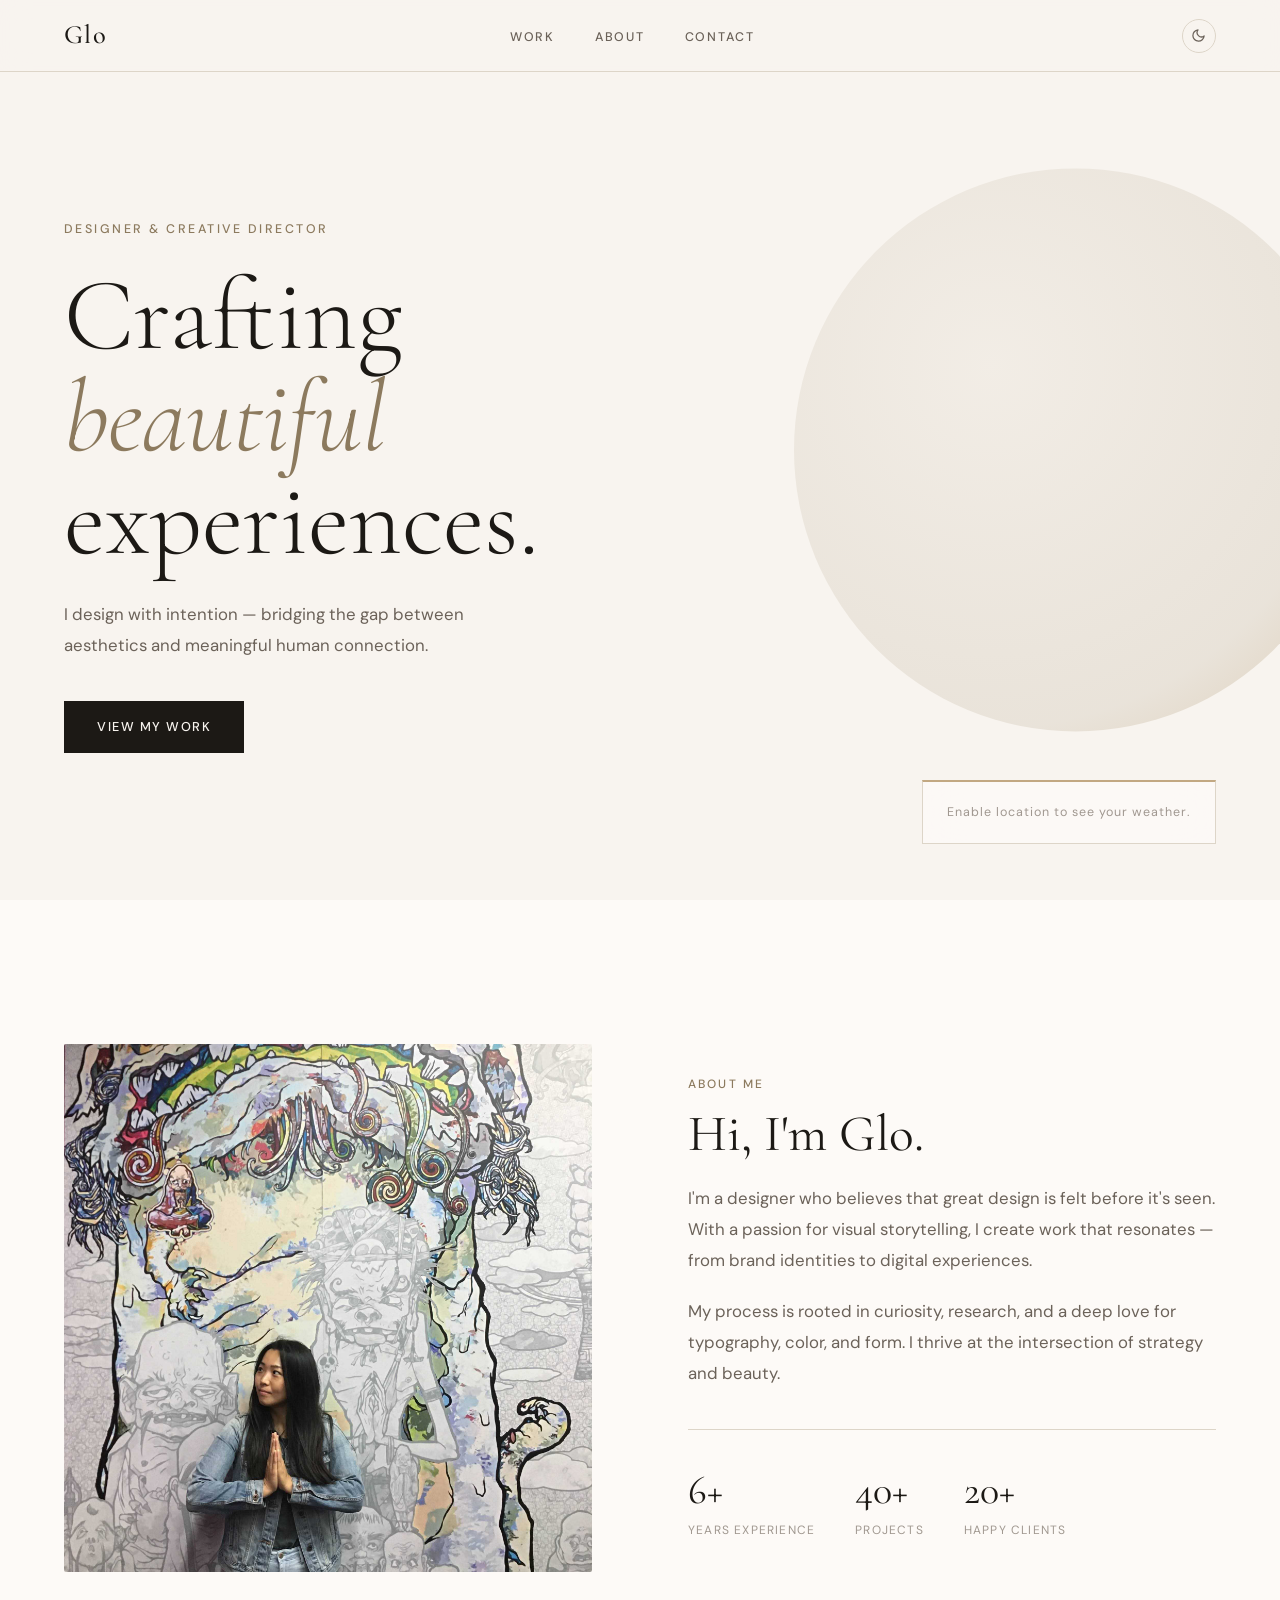
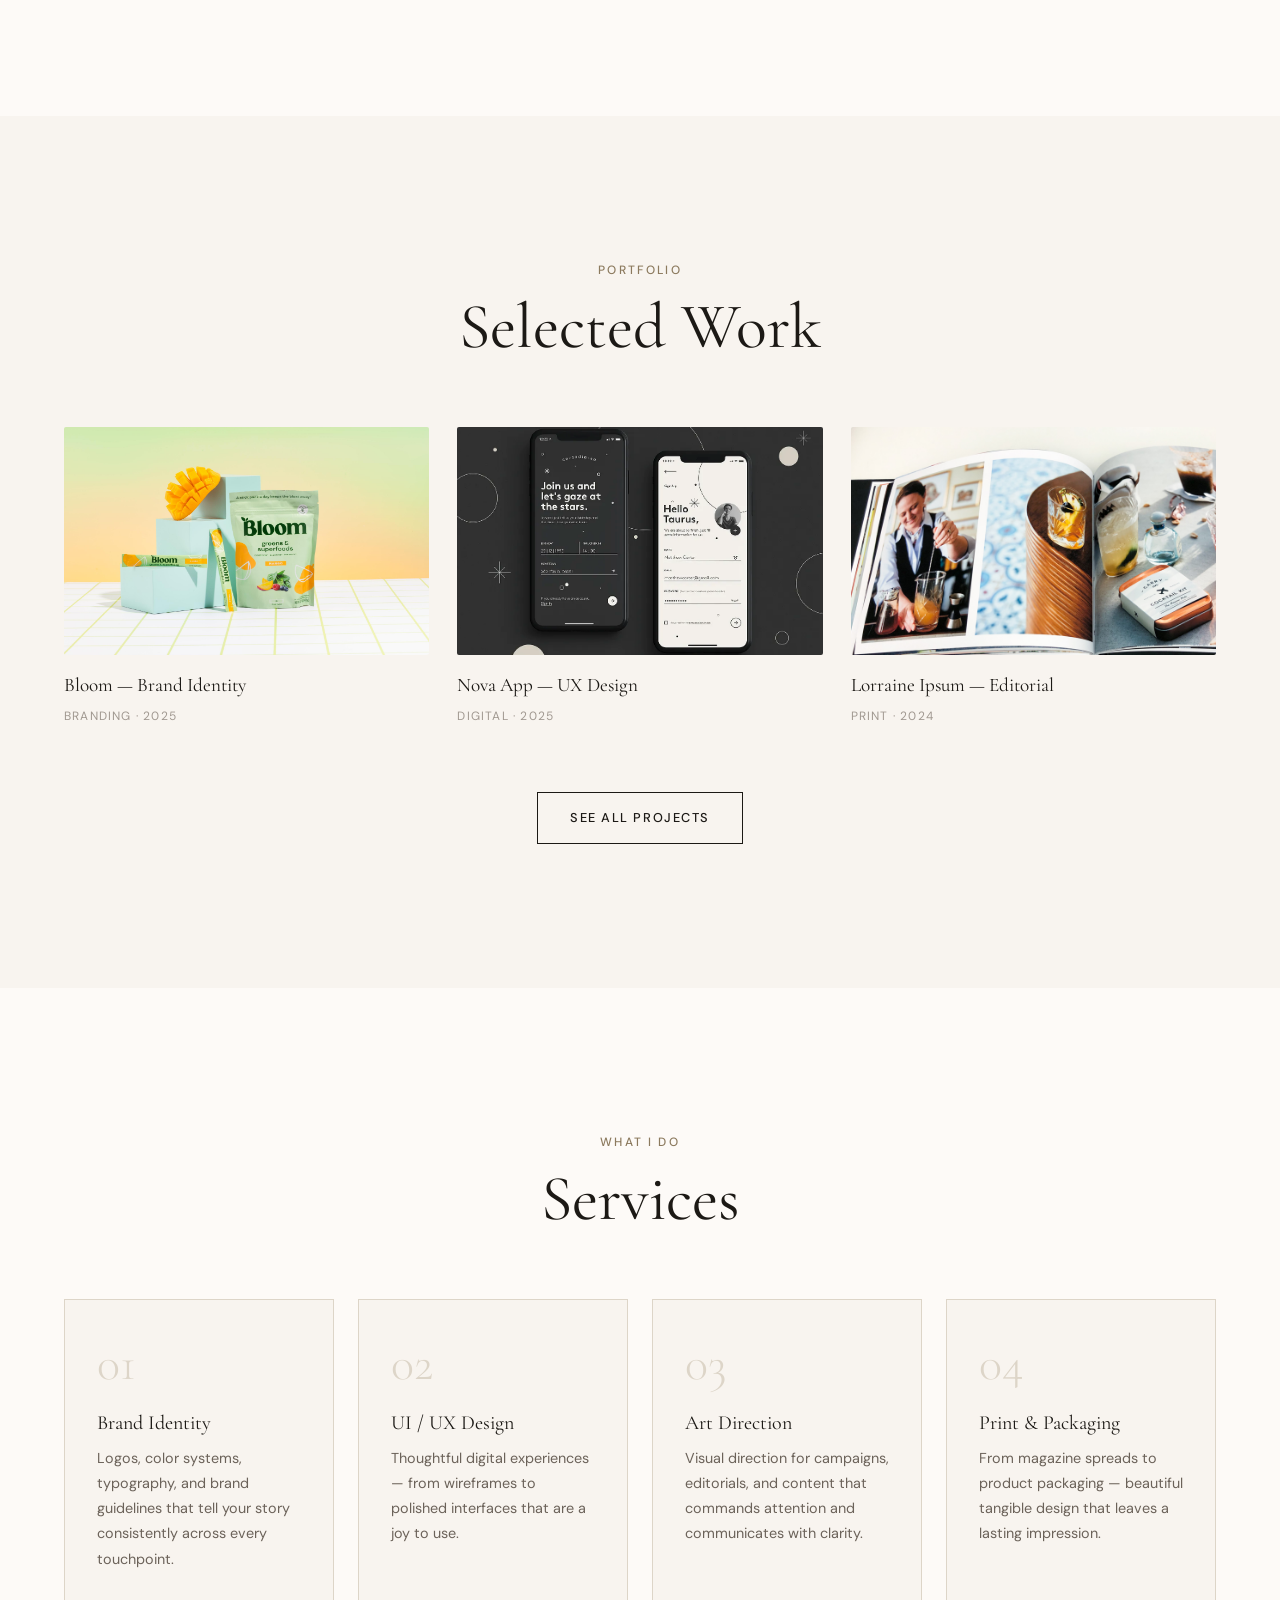
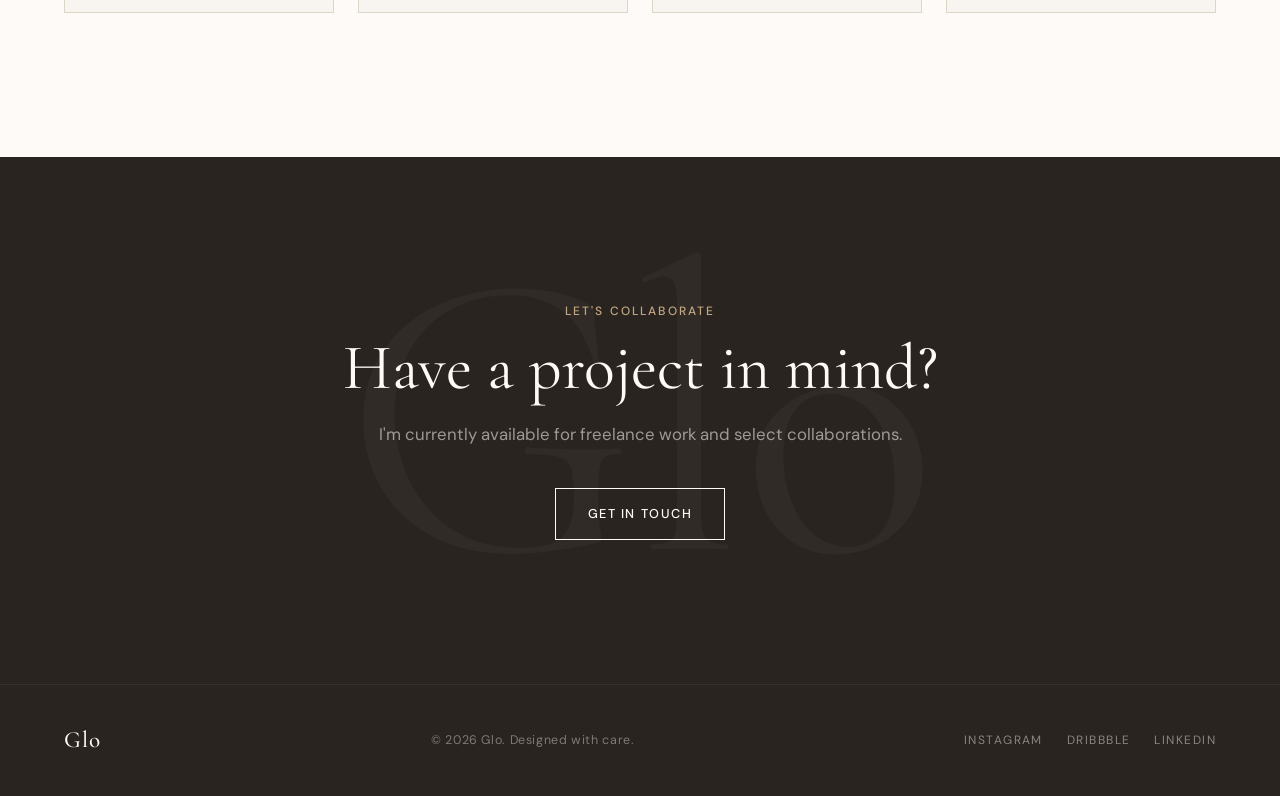
==== commit 32af72a3: "Refactor code structure for improved readability and maintainability" ====
--- a/index.html
+++ b/index.html
@@ -74,7 +74,9 @@
   <section class="about" id="about">
     <div class="about__inner">
       <div class="about__image">
-        <div class="about__img-placeholder"></div>
+        <div class="about__img-placeholder">
+          <img class="about__profile-img" src="assets/profile-pic-1.jpg" alt="Profile photo of Glo" />
+        </div>
       </div>
       <div class="about__text">
         <span class="label">About Me</span>
@@ -123,7 +125,7 @@
       <a href="pages/work.html" class="work-card">
         <div class="work-card__img work-card__img--3"></div>
         <div class="work-card__info">
-          <h3>Soleil — Editorial</h3>
+          <h3>Lorraine Ipsum — Editorial</h3>
           <span>Print · 2024</span>
         </div>
       </a>
--- a/css/styles.css
+++ b/css/styles.css
@@ -259,24 +259,18 @@
 }
 
 .about__img-placeholder {
-  aspect-ratio: 3 / 4;
+  aspect-ratio: 1 / 1;
   border-radius: 2px;
-  background: linear-gradient(145deg, var(--sand) 0%, var(--sand-deep) 55%, #C2A882 100%);
   position: relative;
   overflow: hidden;
 }
 
-.about__img-placeholder::after {
-  content: 'Glo';
-  position: absolute;
-  bottom: 2rem;
-  right: 2rem;
-  font-family: var(--font-serif);
-  font-size: 6rem;
-  font-weight: 300;
-  font-style: italic;
-  color: rgba(255, 255, 255, 0.35);
-  line-height: 1;
+.about__profile-img {
+  width: 100%;
+  height: 100%;
+  object-fit: cover;
+  object-position: center 30%;
+  display: block;
 }
 
 .about__heading {
@@ -352,7 +346,7 @@
 }
 
 .work-card__img {
-  aspect-ratio: 4 / 5;
+  aspect-ratio: 16 / 10;
   border-radius: 2px;
   overflow: hidden;
   position: relative;
@@ -376,9 +370,9 @@
   background: rgba(28, 25, 21, 0.18);
 }
 
-.work-card__img--1 { background: linear-gradient(145deg, #D4C5B2 0%, #BFA882 100%); }
-.work-card__img--2 { background: linear-gradient(145deg, #C5CCB2 0%, #8C9A7A 100%); }
-.work-card__img--3 { background: linear-gradient(145deg, #C2B8D4 0%, #8A7AA0 100%); }
+.work-card__img--1 { background: url('../assets/bloom-img-1.jpg') center/cover no-repeat; }
+.work-card__img--2 { background: url('../assets/nova-img-1.png') center/cover no-repeat; }
+.work-card__img--3 { background: url('../assets/Lorraine-img-1.jpg') center/cover no-repeat; }
 
 .work-card__info {
   padding: 1.25rem 0 0.5rem;
@@ -601,9 +595,9 @@
   background: rgba(28, 25, 21, 0.15);
 }
 
-.project-card__img--1 { background: linear-gradient(135deg, #D4C5B2, #BFA882); }
-.project-card__img--2 { background: linear-gradient(135deg, #C5CCB2, #8C9A7A); }
-.project-card__img--3 { background: linear-gradient(135deg, #C2B8D4, #8A7AA0); }
+.project-card__img--1 { background: url('../assets/bloom-img-1.jpg') center/cover no-repeat; }
+.project-card__img--2 { background: url('../assets/nova-img-1.png') center/cover no-repeat; }
+.project-card__img--3 { background: url('../assets/Lorraine-img-1.jpg') center/cover no-repeat; }
 .project-card__img--4 { background: linear-gradient(135deg, #B8D0D4, #6A8FA0); }
 .project-card__img--5 { background: linear-gradient(135deg, #D4B8B8, #A07070); }
 .project-card__img--6 { background: linear-gradient(135deg, #D4D0B8, #A09A6A); }
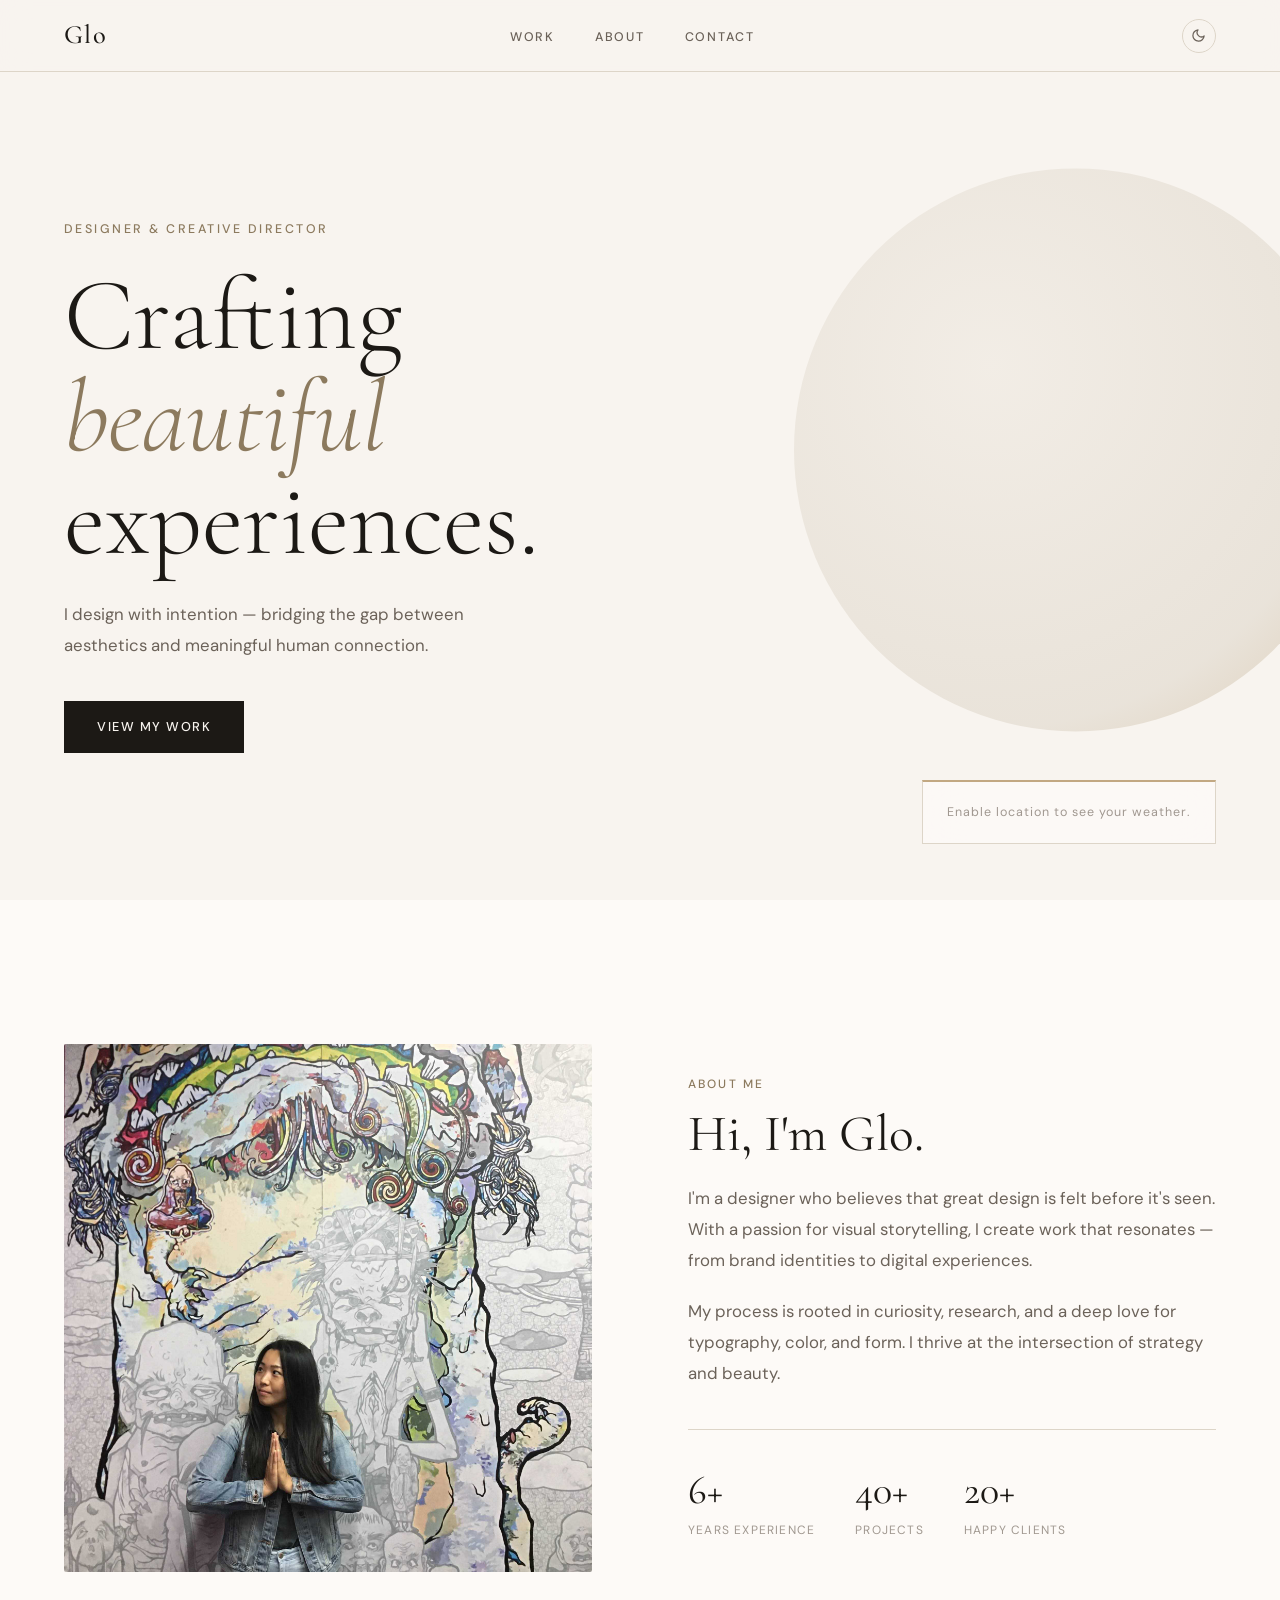
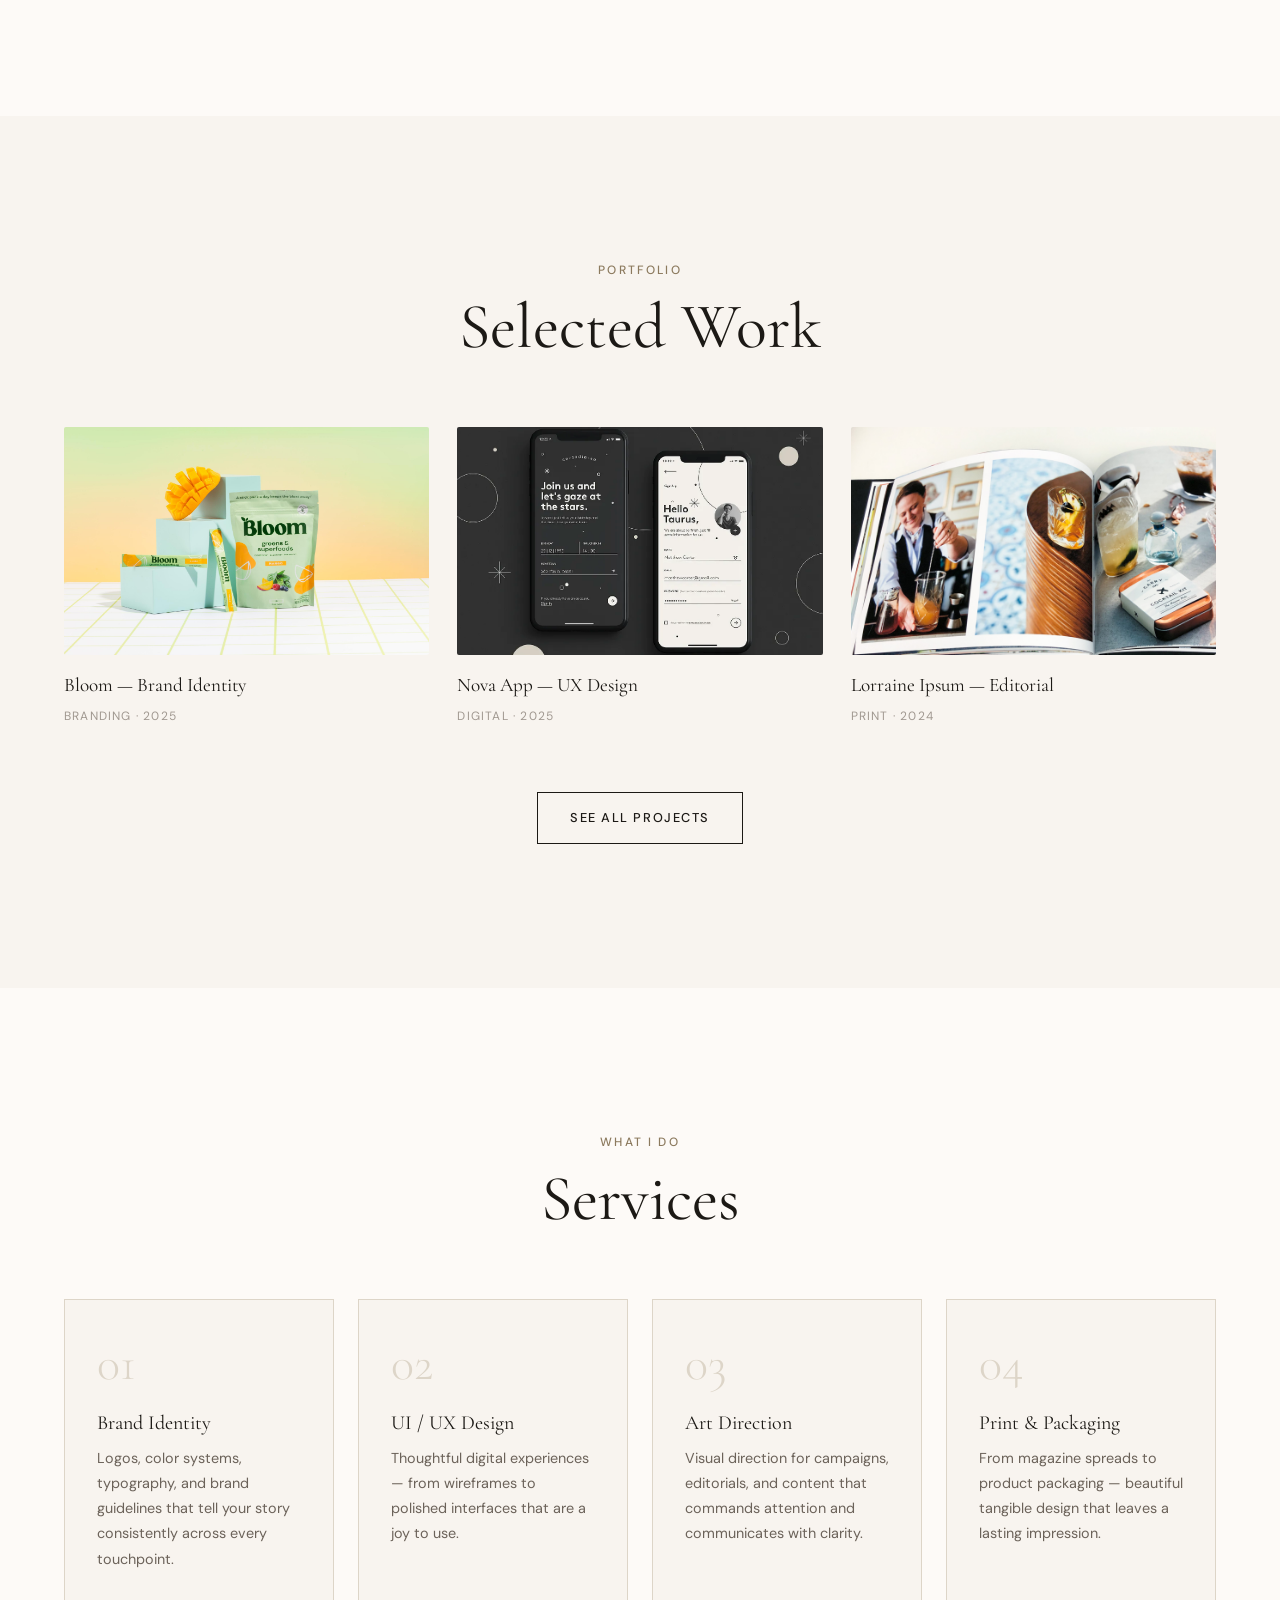
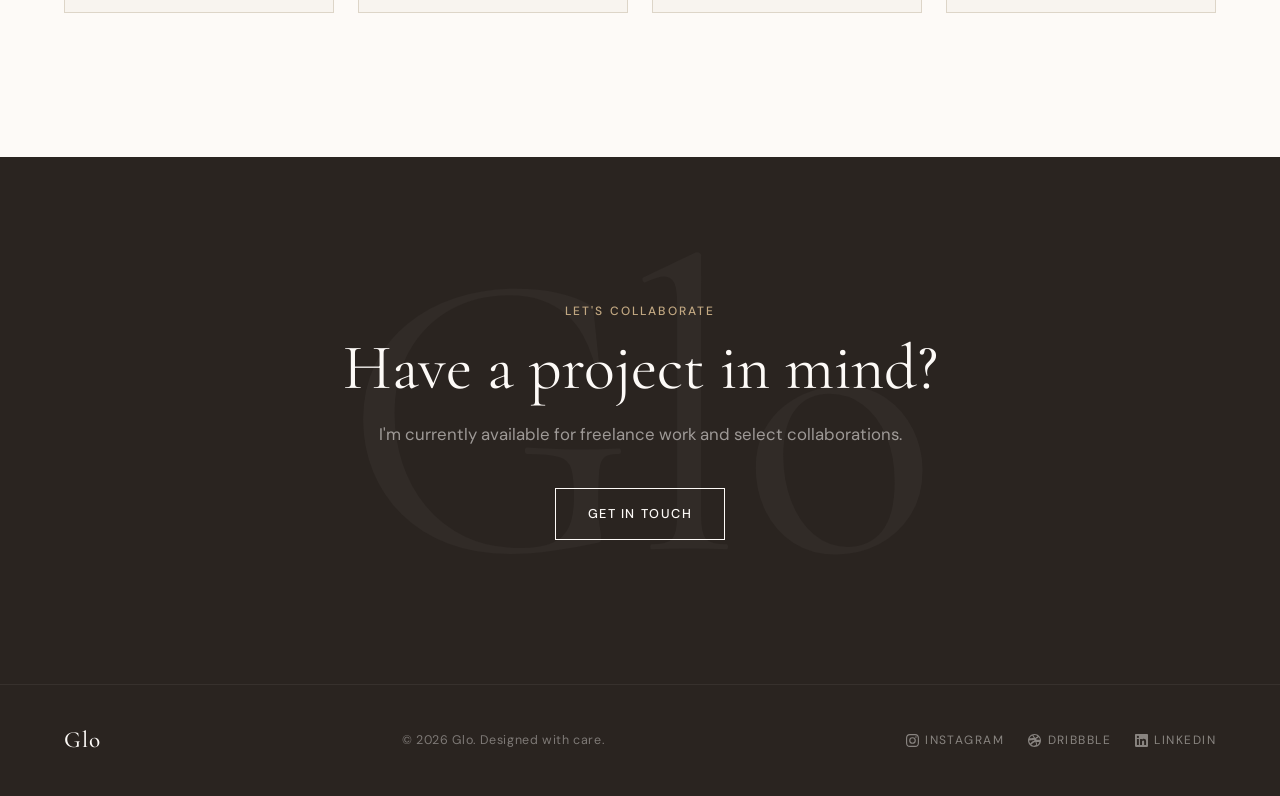
==== commit 7ed6e24a: "Add social media icons to footer and contact sections Co-authored-by: Copilot <copilot@github.com>" ====
--- a/index.html
+++ b/index.html
@@ -181,9 +181,9 @@
       <span class="footer__logo">Glo</span>
       <p class="footer__copy">&copy; 2026 Glo. Designed with care.</p>
       <div class="footer__links">
-        <a href="#">Instagram</a>
-        <a href="#">Dribbble</a>
-        <a href="#">LinkedIn</a>
+        <a href="#"><svg xmlns="http://www.w3.org/2000/svg" width="13" height="13" viewBox="0 0 24 24" fill="currentColor" aria-hidden="true"><path d="M12 2.163c3.204 0 3.584.012 4.85.07 3.252.148 4.771 1.691 4.919 4.919.058 1.265.069 1.645.069 4.849 0 3.205-.012 3.584-.069 4.849-.149 3.225-1.664 4.771-4.919 4.919-1.266.058-1.644.07-4.85.07-3.204 0-3.584-.012-4.849-.07-3.26-.149-4.771-1.699-4.919-4.92-.058-1.265-.07-1.644-.07-4.849 0-3.204.013-3.583.07-4.849.149-3.227 1.664-4.771 4.919-4.919 1.266-.057 1.645-.069 4.849-.069zM12 0C8.741 0 8.333.014 7.053.072 2.695.272.273 2.69.073 7.052.014 8.333 0 8.741 0 12c0 3.259.014 3.668.072 4.948.2 4.358 2.618 6.78 6.98 6.98C8.333 23.986 8.741 24 12 24c3.259 0 3.668-.014 4.948-.072 4.354-.2 6.782-2.618 6.979-6.98.059-1.28.073-1.689.073-4.948 0-3.259-.014-3.667-.072-4.947-.196-4.354-2.617-6.78-6.979-6.98C15.668.014 15.259 0 12 0zm0 5.838a6.162 6.162 0 1 0 0 12.324 6.162 6.162 0 0 0 0-12.324zM12 16a4 4 0 1 1 0-8 4 4 0 0 1 0 8zm6.406-11.845a1.44 1.44 0 1 0 0 2.881 1.44 1.44 0 0 0 0-2.881z"/></svg>Instagram</a>
+        <a href="#"><svg xmlns="http://www.w3.org/2000/svg" width="13" height="13" viewBox="0 0 24 24" fill="currentColor" aria-hidden="true"><path d="M12 0C5.374 0 0 5.373 0 12c0 6.628 5.374 12 12 12 6.628 0 12-5.372 12-12 0-6.627-5.372-12-12-12zm7.92 5.677c1.2 1.46 1.934 3.31 1.969 5.322-.288-.057-3.17-.645-6.072-.28-.066-.15-.13-.305-.198-.46-.19-.433-.393-.866-.607-1.29 3.22-1.31 4.688-3.197 4.908-3.292zM12 2.059c2.21 0 4.237.808 5.808 2.14-.19.075-1.5 1.863-4.617 3.02C11.68 4.93 10.07 3.24 9.83 2.99A10.005 10.005 0 0 1 12 2.06zm-4.39.737c.23.238 1.81 1.934 3.33 4.13-4.195 1.115-7.897 1.099-8.284 1.094A10.027 10.027 0 0 1 7.61 2.796zM2.058 12.003c0-.064.002-.128.002-.192.373.012 4.736.072 9.22-1.275.258.506.502 1.021.726 1.541-.113.032-.226.065-.337.1-4.638 1.497-7.1 5.588-7.1 5.588A9.944 9.944 0 0 1 2.059 12zm9.942 9.944a9.95 9.95 0 0 1-5.977-1.986s2.313-3.88 7.45-5.652c.021-.007.04-.015.06-.022a31.42 31.42 0 0 1 1.632 5.888 9.94 9.94 0 0 1-3.165.772zm5.11-1.406a33.027 33.027 0 0 0-1.516-5.608c2.715-.432 5.096.278 5.388.373a10.03 10.03 0 0 1-3.872 5.235z"/></svg>Dribbble</a>
+        <a href="#"><svg xmlns="http://www.w3.org/2000/svg" width="13" height="13" viewBox="0 0 24 24" fill="currentColor" aria-hidden="true"><path d="M20.447 20.452h-3.554v-5.569c0-1.328-.027-3.037-1.852-3.037-1.853 0-2.136 1.445-2.136 2.939v5.667H9.351V9h3.414v1.561h.046c.477-.9 1.637-1.85 3.37-1.85 3.601 0 4.267 2.37 4.267 5.455v6.286zM5.337 7.433a2.062 2.062 0 0 1-2.063-2.065 2.064 2.064 0 1 1 2.063 2.065zm1.782 13.019H3.555V9h3.564v11.452zM22.225 0H1.771C.792 0 0 .774 0 1.729v20.542C0 23.227.792 24 1.771 24h20.451C23.2 24 24 23.227 24 22.271V1.729C24 .774 23.2 0 22.222 0h.003z"/></svg>LinkedIn</a>
       </div>
     </div>
   </footer>
--- a/css/styles.css
+++ b/css/styles.css
@@ -120,7 +120,7 @@
   display: flex;
   align-items: center;
   justify-content: space-between;
-  padding: 0 4rem;
+  padding: 0 max(4rem, calc((100vw - var(--max-width)) / 2));
   background: rgba(248, 244, 239, 0.92);
   backdrop-filter: blur(14px);
   -webkit-backdrop-filter: blur(14px);
@@ -182,8 +182,8 @@
   padding-top: var(--nav-height);
   display: flex;
   align-items: center;
-  padding-left: 4rem;
-  padding-right: 4rem;
+  padding-left: max(4rem, calc((100vw - var(--max-width)) / 2));
+  padding-right: max(4rem, calc((100vw - var(--max-width)) / 2));
   position: relative;
   overflow: hidden;
 }
@@ -516,6 +516,13 @@
   gap: 1.5rem;
 }
 
+.footer__links a,
+.social-links a {
+  display: inline-flex;
+  align-items: center;
+  gap: 0.4rem;
+}
+
 .footer__links a {
   font-size: 0.75rem;
   letter-spacing: 0.12em;
@@ -531,6 +538,8 @@
    ============================================ */
 .page-hero {
   padding: calc(var(--nav-height) + 5rem) 4rem 4rem;
+  max-width: calc(var(--max-width) + 8rem);
+  margin: 0 auto;
 }
 
 .page-hero__eyebrow {
@@ -598,9 +607,9 @@
 .project-card__img--1 { background: url('../assets/bloom-img-1.jpg') center/cover no-repeat; }
 .project-card__img--2 { background: url('../assets/nova-img-1.png') center/cover no-repeat; }
 .project-card__img--3 { background: url('../assets/Lorraine-img-1.jpg') center/cover no-repeat; }
-.project-card__img--4 { background: linear-gradient(135deg, #B8D0D4, #6A8FA0); }
-.project-card__img--5 { background: linear-gradient(135deg, #D4B8B8, #A07070); }
-.project-card__img--6 { background: linear-gradient(135deg, #D4D0B8, #A09A6A); }
+.project-card__img--4 { background: url('../assets/marea.png') center/cover no-repeat; }
+.project-card__img--5 { background: url('../assets/ember-img-1.jpg') center/cover no-repeat; }
+.project-card__img--6 { background: url('../assets/ciel-img.png') center/cover no-repeat; }
 
 .project-card__meta {
   padding: 1.25rem 0 0.5rem;
@@ -858,6 +867,7 @@
   --sand:       #2C2620;
   --sand-deep:  #3A332C;
   --dark:       #100E0C;
+  --gold-dark:  #A89070;
 }
 
 [data-theme="dark"] .nav {
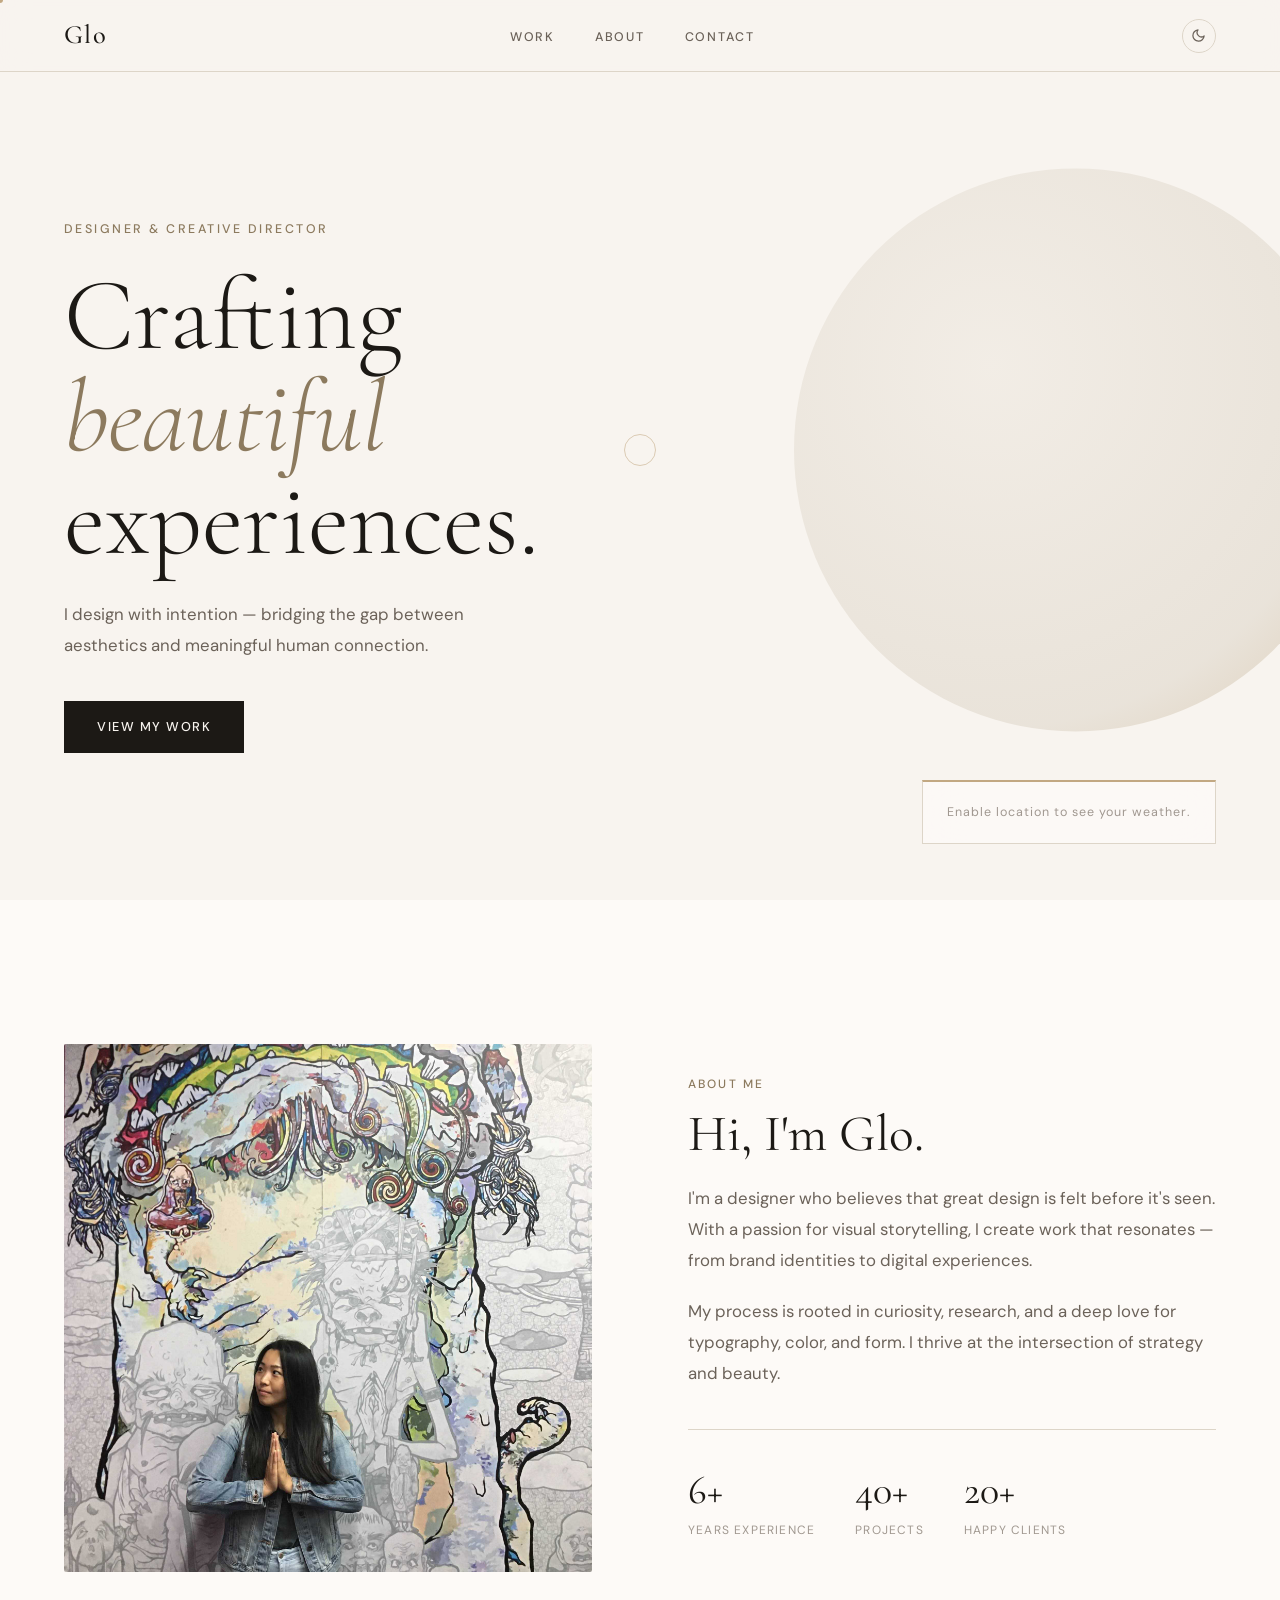
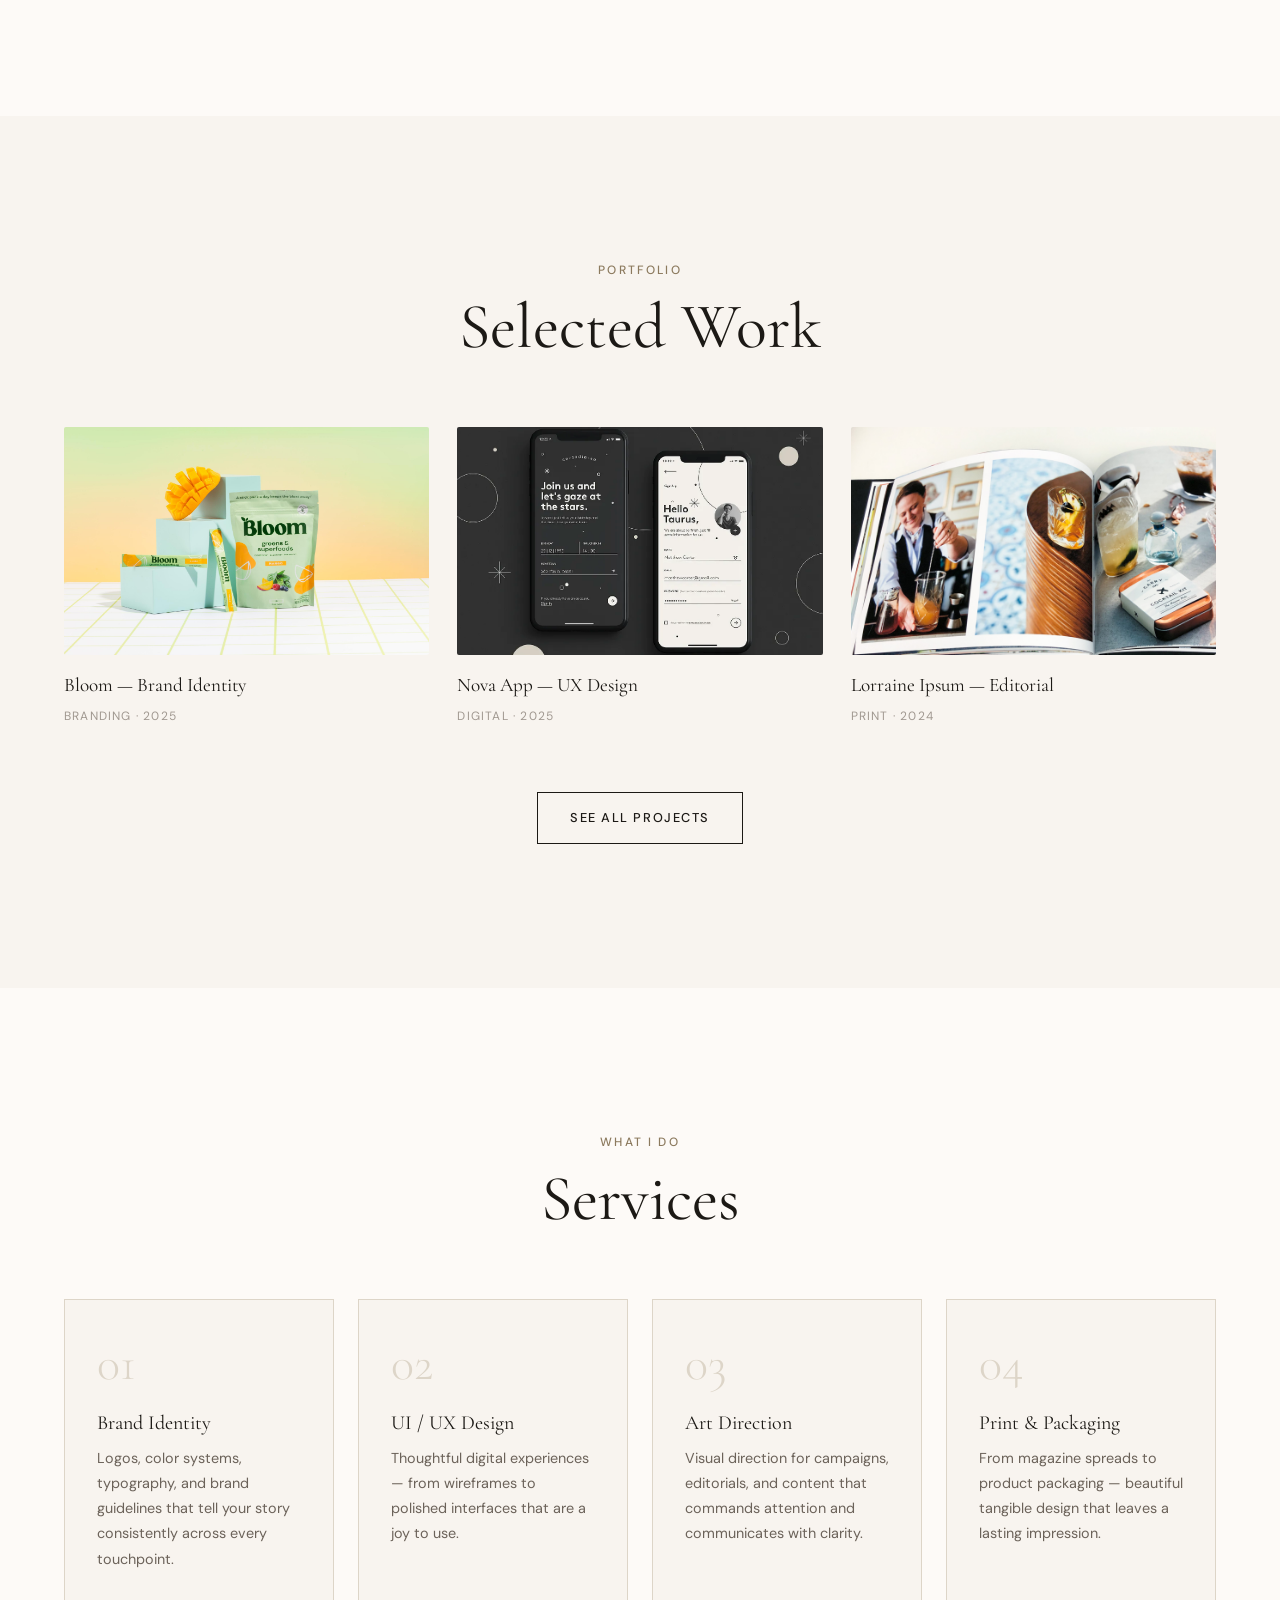
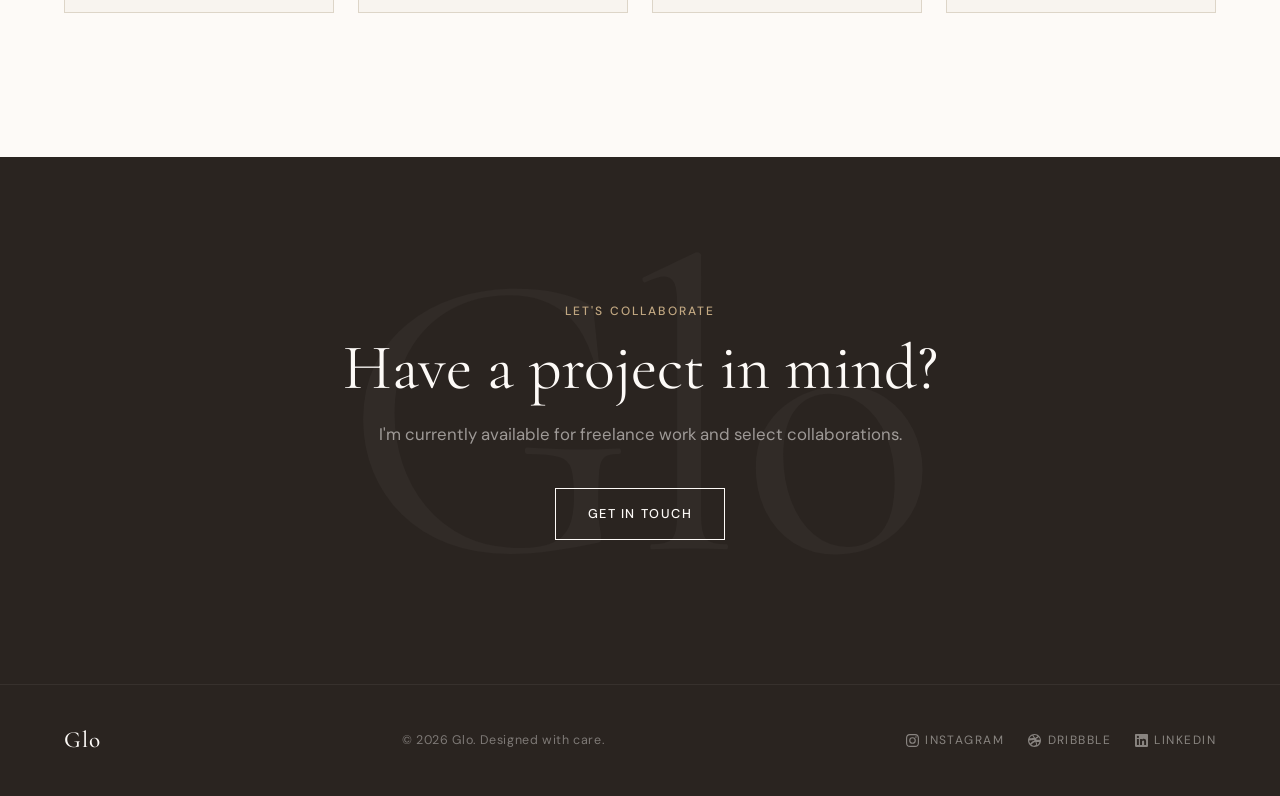
==== commit 18ebedb5: "Implement custom cursor with dot and ring effects for enhanced user interaction Co-authored-by: Copi" ====
--- a/index.html
+++ b/index.html
@@ -19,6 +19,10 @@
   </script>
 </head>
 <body>
+
+  <!-- Custom cursor -->
+  <div class="cursor__dot" id="cursorDot" aria-hidden="true"></div>
+  <div class="cursor__ring" id="cursorRing" aria-hidden="true"></div>
 
   <!-- Navigation -->
   <nav class="nav">
--- a/css/styles.css
+++ b/css/styles.css
@@ -885,3 +885,61 @@
 [data-theme="dark"] .weather-widget__loc    { color: var(--ink-mid); }
 [data-theme="dark"] .weather-widget__status { color: var(--ink-light); }
 [data-theme="dark"] .weather-widget__desc   { color: var(--gold-dark); }
+
+/* ============================================
+   CUSTOM CURSOR
+   ============================================ */
+@media (pointer: fine) {
+  *, *::before, *::after { cursor: none !important; }
+
+  .cursor__dot,
+  .cursor__ring {
+    position: fixed;
+    top: 0;
+    left: 0;
+    pointer-events: none;
+    z-index: 9999;
+    border-radius: 50%;
+    transform: translate(-50%, -50%);
+    will-change: transform;
+  }
+
+  /* Small filled dot — snaps to exact pointer position */
+  .cursor__dot {
+    width: 6px;
+    height: 6px;
+    background: var(--gold);
+    transition: width 0.2s ease, height 0.2s ease, background 0.2s ease, opacity 0.2s ease;
+  }
+
+  /* Larger outlined ring — lags behind via JS lerp */
+  .cursor__ring {
+    width: 32px;
+    height: 32px;
+    border: 1.5px solid var(--gold);
+    opacity: 0.55;
+    transition: width 0.25s ease, height 0.25s ease, opacity 0.25s ease,
+                border-color 0.25s ease, border-width 0.25s ease;
+  }
+
+  /* Hover state — ring expands, dot shrinks slightly */
+  .cursor__dot.cursor--hover {
+    width: 4px;
+    height: 4px;
+    background: var(--gold-dark);
+  }
+
+  .cursor__ring.cursor--hover {
+    width: 46px;
+    height: 46px;
+    opacity: 0.85;
+    border-color: var(--gold-dark);
+    border-width: 1px;
+  }
+
+  /* Hide when cursor leaves the window */
+  .cursor__dot.cursor--hidden,
+  .cursor__ring.cursor--hidden {
+    opacity: 0;
+  }
+}
